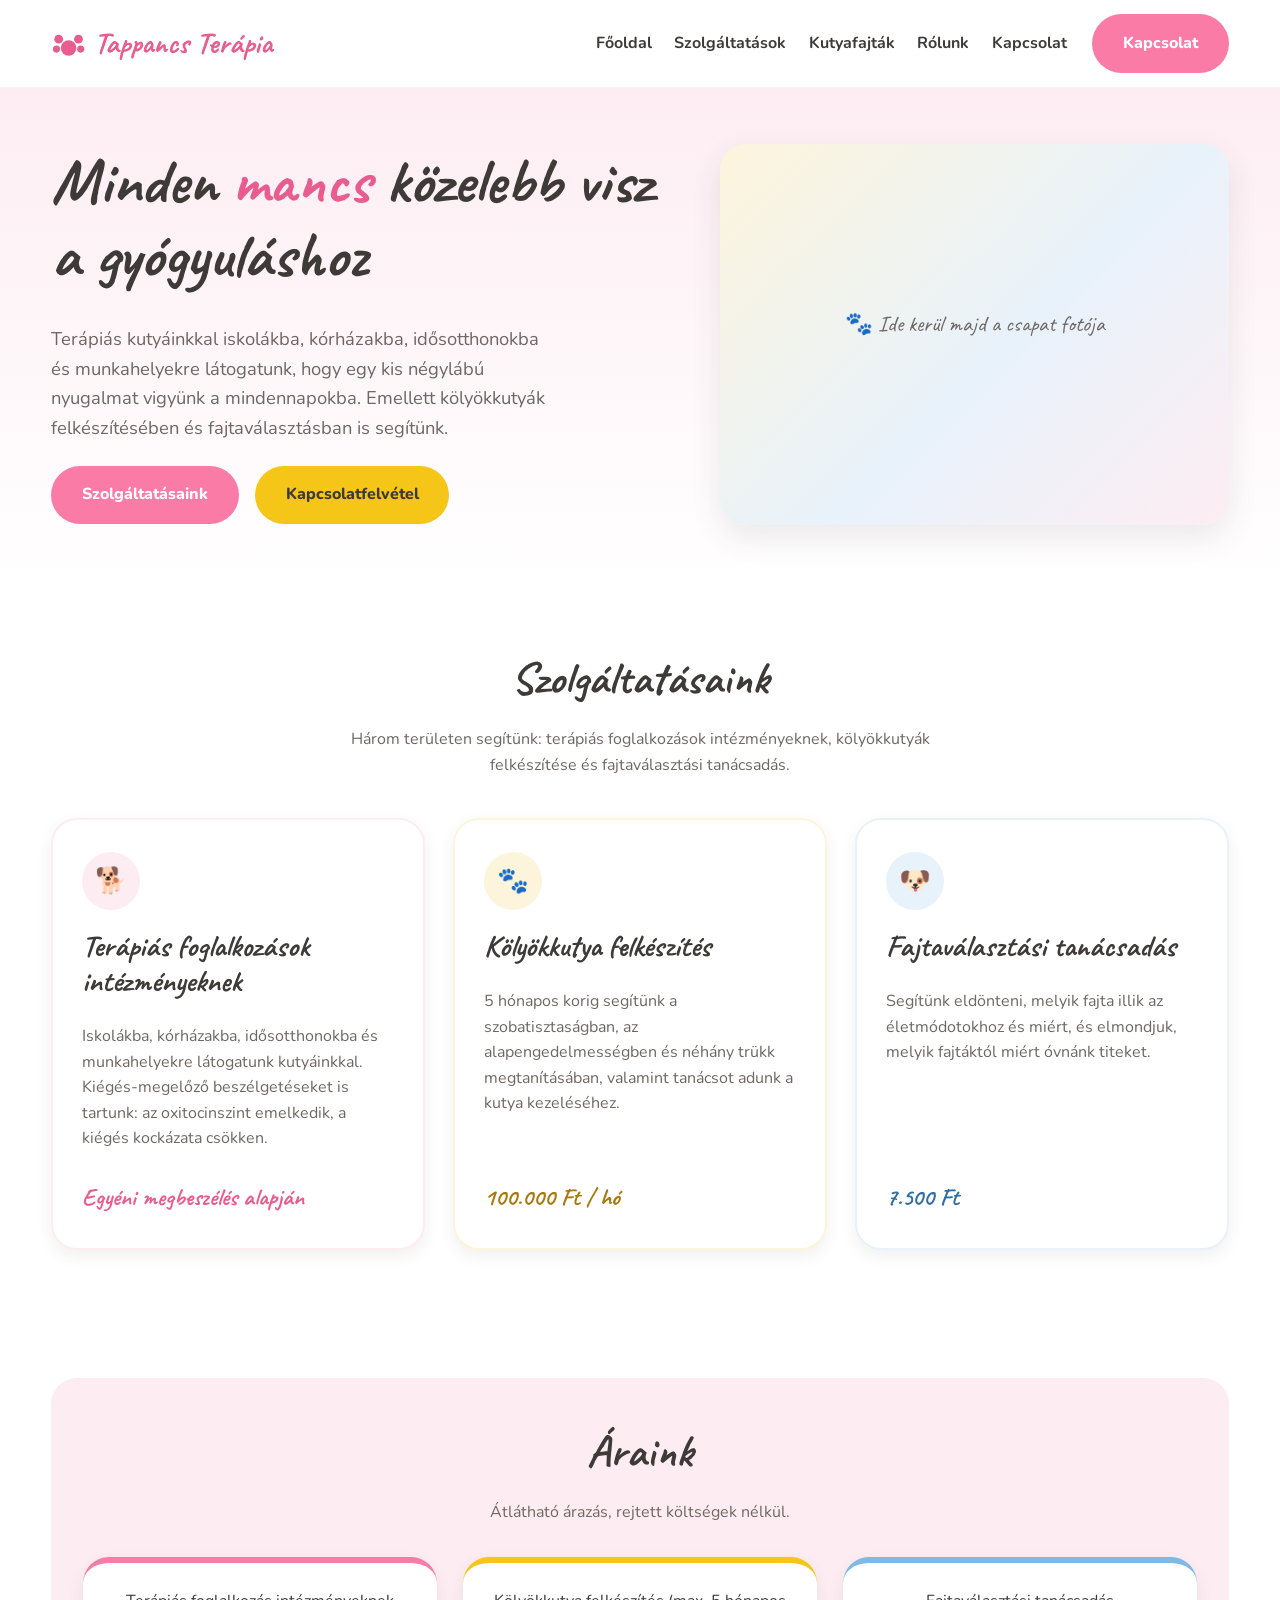
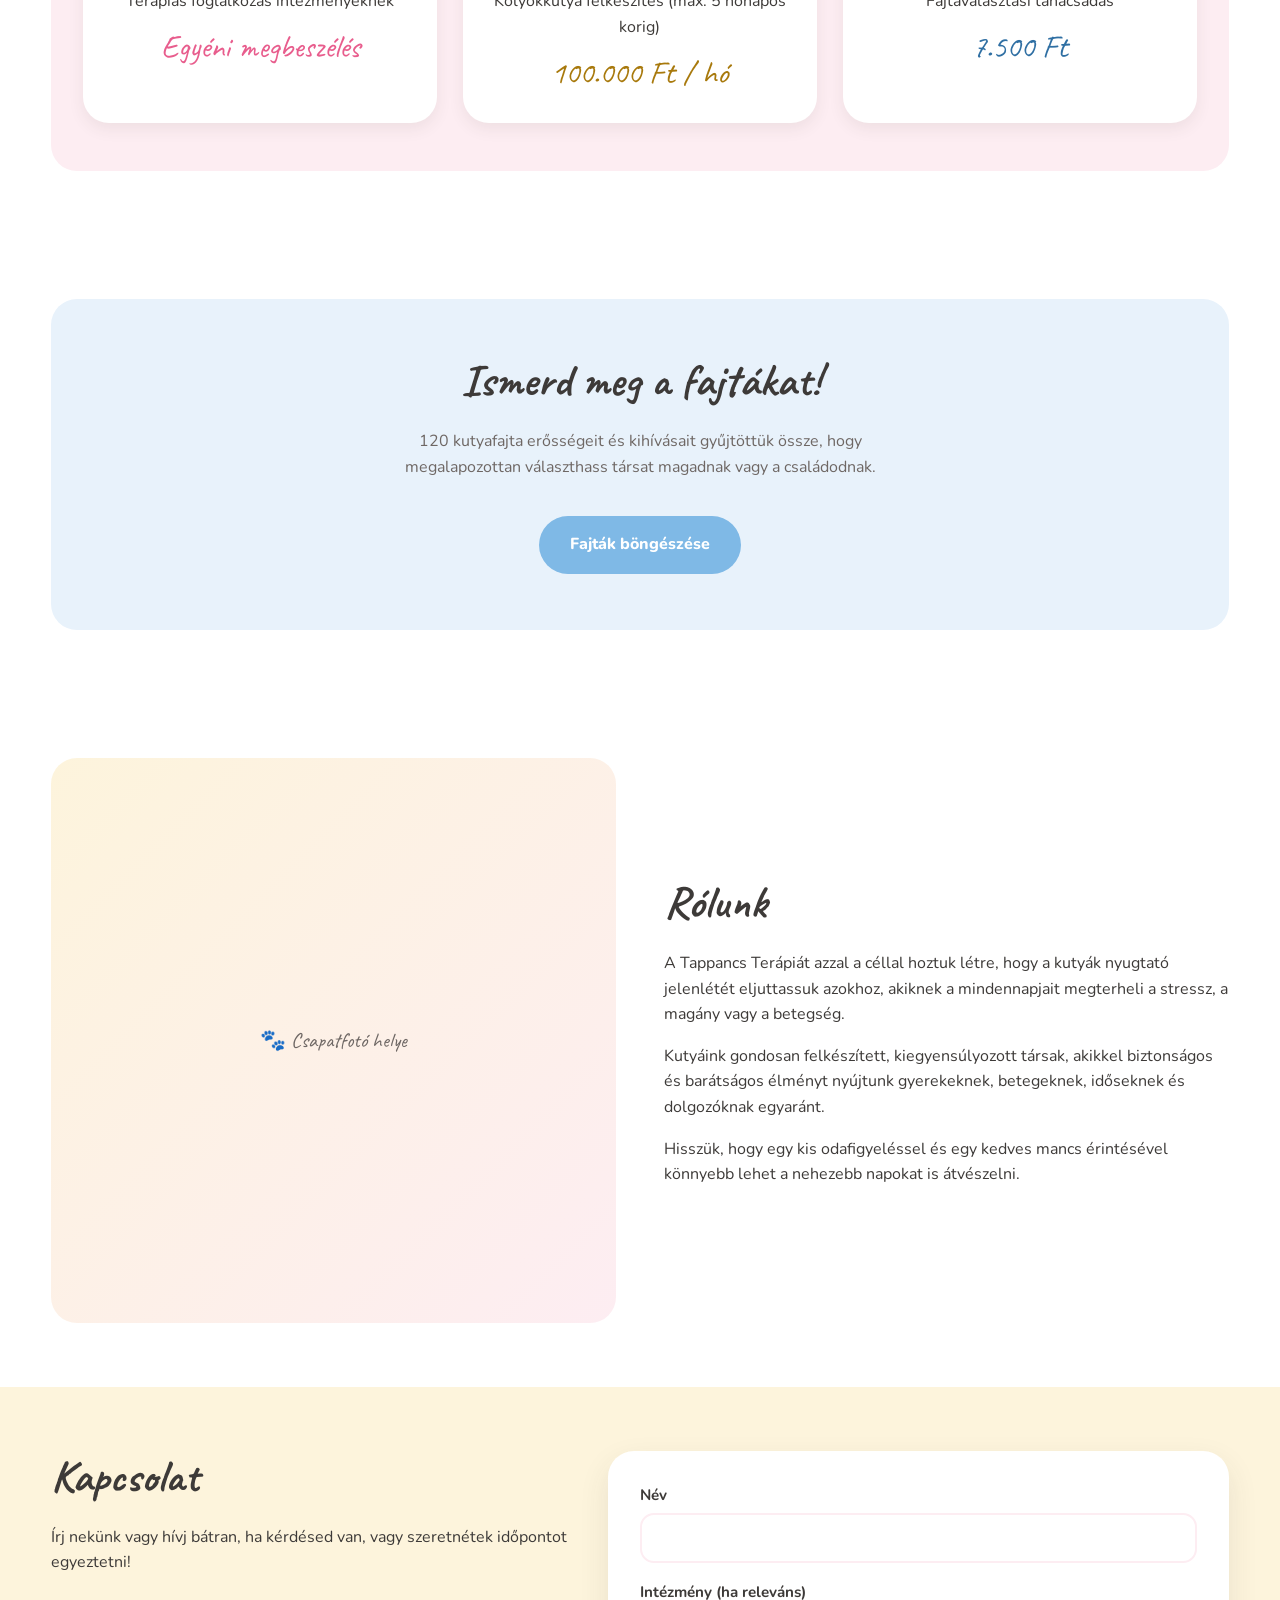
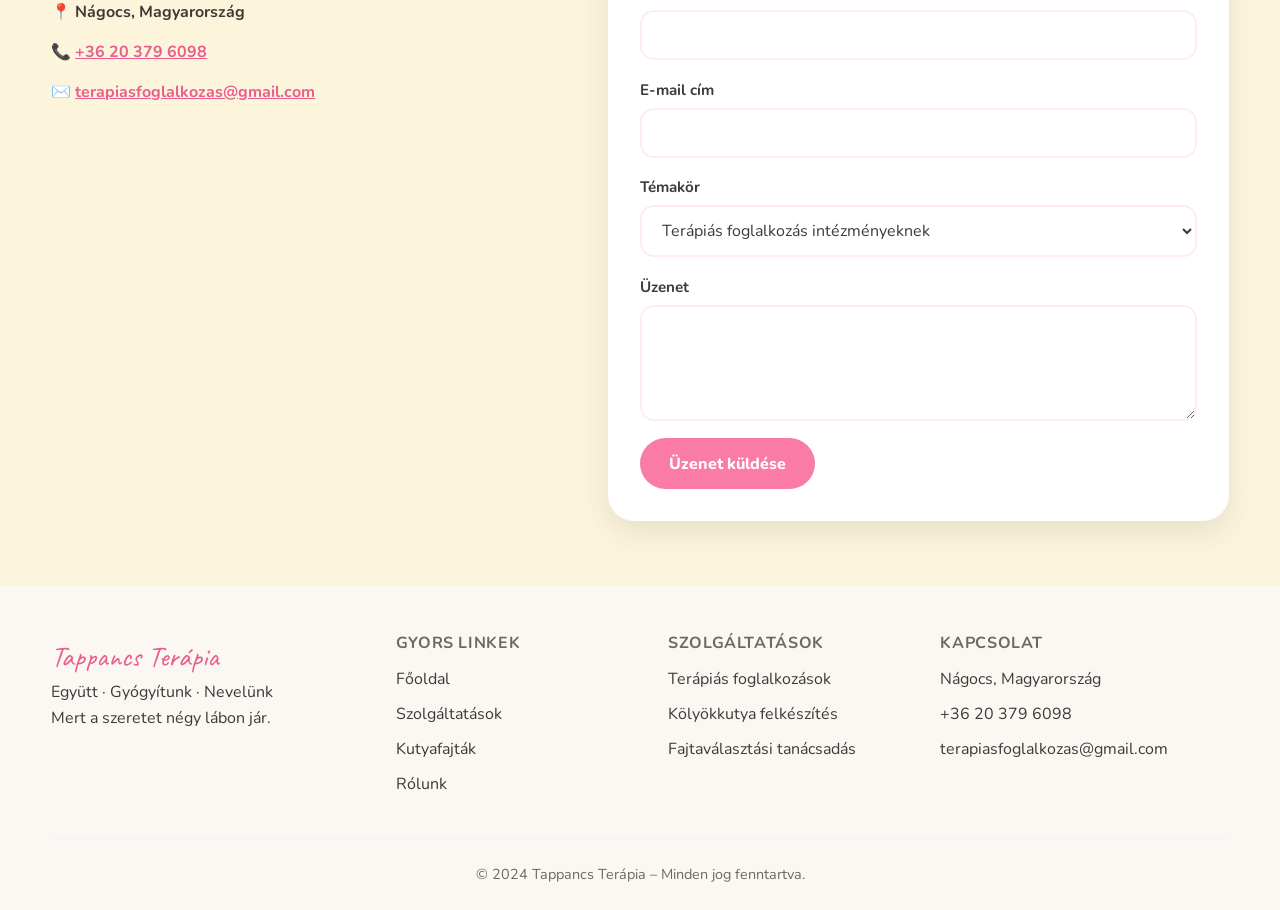
==== index.html @ 51a29dc6 "Add site scaffold: index, breed page, styles, scripts, first 20 breeds" ====
<!DOCTYPE html>
<html lang="hu">
<head>
<meta charset="UTF-8">
<meta name="viewport" content="width=device-width, initial-scale=1.0">
<title>Tappancs Terápia – Terápiás kutyás foglalkozások Nágocson</title>
<meta name="description" content="Tappancs Terápia: terápiás kutyás foglalkozások intézményeknek, kölyökkutya felkészítés és fajtaválasztási tanácsadás Nágocson.">
<link rel="preconnect" href="https://fonts.googleapis.com">
<link rel="preconnect" href="https://fonts.gstatic.com" crossorigin>
<link href="https://fonts.googleapis.com/css2?family=Caveat:wght@600;700&family=Nunito:wght@400;600;700;800&display=swap" rel="stylesheet">
<link rel="stylesheet" href="css/stilus.css">
</head>
<body>

<header class="fejlec">
  <div class="tartalom">
    <a href="index.html#fooldal" class="logo">
      <svg class="logo-mancs" viewBox="0 0 64 64" fill="currentColor" aria-hidden="true">
        <circle cx="32" cy="40" r="14"></circle>
        <circle cx="14" cy="24" r="8"></circle>
        <circle cx="50" cy="24" r="8"></circle>
        <circle cx="10" cy="42" r="6.5"></circle>
        <circle cx="54" cy="42" r="6.5"></circle>
      </svg>
      Tappancs Terápia
    </a>
    <button class="menu-kapcsolo" id="menu-gomb" aria-expanded="false" aria-controls="navigacio">☰ Menü</button>
    <nav class="navigacio" id="navigacio">
      <ul>
        <li><a href="#fooldal">Főoldal</a></li>
        <li><a href="#szolgaltatasok">Szolgáltatások</a></li>
        <li><a href="fajtak.html">Kutyafajták</a></li>
        <li><a href="#rolunk">Rólunk</a></li>
        <li><a href="#kapcsolat">Kapcsolat</a></li>
      </ul>
      <a href="#kapcsolat" class="gomb gomb--rozsaszin">Kapcsolat</a>
    </nav>
  </div>
</header>

<main>

  <section class="hero" id="fooldal">
    <div class="tartalom">
      <div class="hero-szoveg">
        <h1>Minden <span class="kiemeles">mancs</span> közelebb visz a <span class="kiemeles-sarga">gyógyuláshoz</span></h1>
        <p>Terápiás kutyáinkkal iskolákba, kórházakba, idősotthonokba és munkahelyekre látogatunk, hogy egy kis négylábú nyugalmat vigyünk a mindennapokba. Emellett kölyökkutyák felkészítésében és fajtaválasztásban is segítünk.</p>
        <div class="hero-gombok">
          <a href="#szolgaltatasok" class="gomb gomb--rozsaszin">Szolgáltatásaink</a>
          <a href="#kapcsolat" class="gomb gomb--sarga">Kapcsolatfelvétel</a>
        </div>
      </div>
      <div class="hero-kep">
        <img src="assets/kep/hero-kutyak.jpg" alt="Mosolygós terápiás kutyák a Tappancs Terápia csapatával" onerror="this.remove()">
        <p class="hero-kep-placeholder">🐾 Ide kerül majd a csapat fotója</p>
      </div>
    </div>
  </section>

  <section class="szakasz" id="szolgaltatasok">
    <div class="tartalom">
      <div class="szakasz-fejlec">
        <h2>Szolgáltatásaink</h2>
        <p>Három területen segítünk: terápiás foglalkozások intézményeknek, kölyökkutyák felkészítése és fajtaválasztási tanácsadás.</p>
      </div>
      <div class="szolgaltatasok-racs">

        <article class="kartya kartya--rozsaszin">
          <div class="kartya-ikon">🐕</div>
          <h3>Terápiás foglalkozások intézményeknek</h3>
          <p>Iskolákba, kórházakba, idősotthonokba és munkahelyekre látogatunk kutyáinkkal. Kiégés-megelőző beszélgetéseket is tartunk: az oxitocinszint emelkedik, a kiégés kockázata csökken.</p>
          <span class="kartya-ar">Egyéni megbeszélés alapján</span>
        </article>

        <article class="kartya kartya--sarga">
          <div class="kartya-ikon">🐾</div>
          <h3>Kölyökkutya felkészítés</h3>
          <p>5 hónapos korig segítünk a szobatisztaságban, az alapengedelmességben és néhány trükk megtanításában, valamint tanácsot adunk a kutya kezeléséhez.</p>
          <span class="kartya-ar">100.000 Ft / hó</span>
        </article>

        <article class="kartya kartya--kek">
          <div class="kartya-ikon">🐶</div>
          <h3>Fajtaválasztási tanácsadás</h3>
          <p>Segítünk eldönteni, melyik fajta illik az életmódotokhoz és miért, és elmondjuk, melyik fajtáktól miért óvnánk titeket.</p>
          <span class="kartya-ar">7.500 Ft</span>
        </article>

      </div>
    </div>
  </section>

  <section class="szakasz">
    <div class="tartalom">
      <div class="arak-sav">
        <div class="szakasz-fejlec" style="margin-bottom:0;">
          <h2>Áraink</h2>
          <p>Átlátható árazás, rejtett költségek nélkül.</p>
        </div>
        <div class="arak-racs">
          <div class="ar-tetel">
            <span>Terápiás foglalkozás intézményeknek</span>
            <span class="ar-osszeg">Egyéni megbeszélés</span>
          </div>
          <div class="ar-tetel ar-tetel--sarga">
            <span>Kölyökkutya felkészítés (max. 5 hónapos korig)</span>
            <span class="ar-osszeg">100.000 Ft / hó</span>
          </div>
          <div class="ar-tetel ar-tetel--kek">
            <span>Fajtaválasztási tanácsadás</span>
            <span class="ar-osszeg">7.500 Ft</span>
          </div>
        </div>
      </div>
    </div>
  </section>

  <section class="szakasz">
    <div class="tartalom">
      <div class="fajtak-sav">
        <h2>Ismerd meg a fajtákat!</h2>
        <p>120 kutyafajta erősségeit és kihívásait gyűjtöttük össze, hogy megalapozottan választhass társat magadnak vagy a családodnak.</p>
        <a href="fajtak.html" class="gomb gomb--kek" style="margin-top:1.2rem;">Fajták böngészése</a>
      </div>
    </div>
  </section>

  <section class="szakasz rolunk" id="rolunk">
    <div class="tartalom">
      <div class="rolunk-kep" aria-hidden="true">🐾 Csapatfotó helye</div>
      <div class="rolunk-szoveg">
        <h2>Rólunk</h2>
        <p>A Tappancs Terápiát azzal a céllal hoztuk létre, hogy a kutyák nyugtató jelenlétét eljuttassuk azokhoz, akiknek a mindennapjait megterheli a stressz, a magány vagy a betegség.</p>
        <p>Kutyáink gondosan felkészített, kiegyensúlyozott társak, akikkel biztonságos és barátságos élményt nyújtunk gyerekeknek, betegeknek, időseknek és dolgozóknak egyaránt.</p>
        <p>Hisszük, hogy egy kis odafigyeléssel és egy kedves mancs érintésével könnyebb lehet a nehezebb napokat is átvészelni.</p>
      </div>
    </div>
  </section>

  <section class="szakasz kapcsolat" id="kapcsolat">
    <div class="tartalom">
      <div class="kapcsolat-lyout">
        <div class="kapcsolat-info">
          <h2>Kapcsolat</h2>
          <p>Írj nekünk vagy hívj bátran, ha kérdésed van, vagy szeretnétek időpontot egyeztetni!</p>
          <ul class="kapcsolat-info-lista">
            <li>📍 Nágocs, Magyarország</li>
            <li>📞 <a href="tel:+36203796098">+36 20 379 6098</a></li>
            <li>✉️ <a href="mailto:terapiasfoglalkozas@gmail.com">terapiasfoglalkozas@gmail.com</a></li>
          </ul>
        </div>
        <form class="urlap" id="kapcsolat-urlap">
          <div class="mezo">
            <label for="nev">Név</label>
            <input type="text" id="nev" name="nev" required>
          </div>
          <div class="mezo">
            <label for="intezmeny">Intézmény (ha releváns)</label>
            <input type="text" id="intezmeny" name="intezmeny">
          </div>
          <div class="mezo">
            <label for="email">E-mail cím</label>
            <input type="email" id="email" name="email" required>
          </div>
          <div class="mezo">
            <label for="temakor">Témakör</label>
            <select id="temakor" name="temakor">
              <option value="Terápiás foglalkozás intézményeknek">Terápiás foglalkozás intézményeknek</option>
              <option value="Kölyökkutya felkészítés">Kölyökkutya felkészítés</option>
              <option value="Fajtaválasztási tanácsadás">Fajtaválasztási tanácsadás</option>
              <option value="Egyéb kérdés">Egyéb kérdés</option>
            </select>
          </div>
          <div class="mezo">
            <label for="uzenet">Üzenet</label>
            <textarea id="uzenet" name="uzenet" rows="4" required></textarea>
          </div>
          <button type="submit" class="gomb gomb--rozsaszin">Üzenet küldése</button>
        </form>
      </div>
    </div>
  </section>

</main>

<footer class="lablec">
  <div class="tartalom">
    <div class="lablec-racs">
      <div>
        <div class="lablec-logo">Tappancs Terápia</div>
        <p>Együtt · Gyógyítunk · Nevelünk<br>Mert a szeretet négy lábon jár.</p>
      </div>
      <div>
        <h4>Gyors linkek</h4>
        <ul>
          <li><a href="#fooldal">Főoldal</a></li>
          <li><a href="#szolgaltatasok">Szolgáltatások</a></li>
          <li><a href="fajtak.html">Kutyafajták</a></li>
          <li><a href="#rolunk">Rólunk</a></li>
        </ul>
      </div>
      <div>
        <h4>Szolgáltatások</h4>
        <ul>
          <li><a href="#szolgaltatasok">Terápiás foglalkozások</a></li>
          <li><a href="#szolgaltatasok">Kölyökkutya felkészítés</a></li>
          <li><a href="#szolgaltatasok">Fajtaválasztási tanácsadás</a></li>
        </ul>
      </div>
      <div>
        <h4>Kapcsolat</h4>
        <ul>
          <li>Nágocs, Magyarország</li>
          <li><a href="tel:+36203796098">+36 20 379 6098</a></li>
          <li><a href="mailto:terapiasfoglalkozas@gmail.com">terapiasfoglalkozas@gmail.com</a></li>
        </ul>
      </div>
    </div>
    <div class="lablec-also">© 2024 Tappancs Terápia – Minden jog fenntartva.</div>
  </div>
</footer>

<script src="js/szkript.js"></script>
</body>
</html>
---- css/stilus.css ----
/* Tappancs Terápia — közös stíluslap */

:root {
  --rozsaszin: #F97BA6;
  --rozsaszin-sotet: #E85D8D;
  --rozsaszin-halvany: #FDEDF2;
  --sarga: #F5C518;
  --sarga-halvany: #FDF4DC;
  --kek: #7FB9E6;
  --kek-halvany: #E8F2FB;
  --szoveg: #3D3A38;
  --szoveg-halvany: #6E6764;
  --feher: #FFFFFF;

  --sugar-kartya: 26px;
  --sugar-gomb: 99px;

  --betu-cim: "Caveat", cursive;
  --betu-szoveg: "Nunito", sans-serif;

  --arnyek: 0 12px 30px rgba(61, 58, 56, 0.10);
  --arnyek-kicsi: 0 6px 16px rgba(61, 58, 56, 0.08);
}

*,
*::before,
*::after {
  box-sizing: border-box;
}

html {
  scroll-behavior: smooth;
}

@media (prefers-reduced-motion: reduce) {
  html {
    scroll-behavior: auto;
  }
  *,
  *::before,
  *::after {
    animation-duration: 0.001ms !important;
    animation-iteration-count: 1 !important;
    transition-duration: 0.001ms !important;
    scroll-behavior: auto !important;
  }
}

body {
  margin: 0;
  min-width: 360px;
  font-family: var(--betu-szoveg);
  color: var(--szoveg);
  background: var(--feher);
  line-height: 1.6;
}

h1, h2, h3, h4 {
  font-family: var(--betu-cim);
  color: var(--szoveg);
  line-height: 1.15;
  margin: 0 0 0.5em;
}

h1 { font-size: clamp(2.4rem, 6vw, 4rem); }
h2 { font-size: clamp(1.9rem, 4.5vw, 2.8rem); }
h3 { font-size: clamp(1.5rem, 3.5vw, 1.9rem); }

p {
  margin: 0 0 1em;
  color: var(--szoveg);
}

a {
  color: var(--rozsaszin-sotet);
}

img {
  max-width: 100%;
  display: block;
}

.tartalom {
  width: min(1180px, 92%);
  margin-inline: auto;
}

:focus-visible {
  outline: 3px solid var(--kek);
  outline-offset: 3px;
  border-radius: 6px;
}

.kiemeles {
  color: var(--rozsaszin-sotet);
}

.kiemeles-sarga {
  position: relative;
  color: var(--szoveg);
  white-space: nowrap;
}

.kiemeles-sarga::after {
  content: "";
  position: absolute;
  left: -2%;
  right: -2%;
  bottom: 0.05em;
  height: 0.38em;
  background: var(--sarga);
  border-radius: 6px;
  z-index: -1;
  opacity: 0.75;
}

/* Gombok */
.gomb {
  display: inline-flex;
  align-items: center;
  justify-content: center;
  gap: 0.5em;
  font-family: var(--betu-szoveg);
  font-weight: 800;
  font-size: 1rem;
  padding: 0.9em 1.8em;
  border-radius: var(--sugar-gomb);
  border: 2px solid transparent;
  cursor: pointer;
  text-decoration: none;
  transition: transform 0.15s ease, box-shadow 0.15s ease, background 0.15s ease;
}

.gomb:hover {
  transform: translateY(-2px);
  box-shadow: var(--arnyek-kicsi);
}

.gomb--rozsaszin {
  background: var(--rozsaszin);
  color: var(--feher);
}

.gomb--rozsaszin:hover {
  background: var(--rozsaszin-sotet);
}

.gomb--sarga {
  background: var(--sarga);
  color: var(--szoveg);
}

.gomb--sarga:hover {
  background: #e0b514;
}

.gomb--kek {
  background: var(--kek);
  color: var(--feher);
}

.gomb--korvonalas {
  background: transparent;
  border-color: currentColor;
}

/* Fejléc */
.fejlec {
  position: sticky;
  top: 0;
  z-index: 50;
  background: rgba(255, 255, 255, 0.92);
  backdrop-filter: blur(6px);
  border-bottom: 1px solid var(--rozsaszin-halvany);
}

.fejlec .tartalom {
  display: flex;
  align-items: center;
  justify-content: space-between;
  gap: 1rem;
  padding-block: 0.9rem;
}

.logo {
  display: flex;
  align-items: center;
  gap: 0.5rem;
  font-family: var(--betu-cim);
  font-size: 1.9rem;
  font-weight: 700;
  color: var(--rozsaszin-sotet);
  text-decoration: none;
}

.logo-mancs {
  width: 2.2rem;
  height: 2.2rem;
  flex-shrink: 0;
}

.navigacio {
  display: flex;
  align-items: center;
  gap: 1.6rem;
  flex-wrap: wrap;
}

.navigacio ul {
  list-style: none;
  display: flex;
  gap: 1.4rem;
  margin: 0;
  padding: 0;
  flex-wrap: wrap;
}

.navigacio a:not(.gomb) {
  color: var(--szoveg);
  text-decoration: none;
  font-weight: 700;
}

.navigacio a:not(.gomb):hover {
  color: var(--rozsaszin-sotet);
}

.menu-kapcsolo {
  display: none;
  background: none;
  border: 2px solid var(--rozsaszin);
  border-radius: 12px;
  padding: 0.4rem 0.6rem;
  font-size: 1.3rem;
  cursor: pointer;
}

/* Hero */
.hero {
  background: linear-gradient(180deg, var(--rozsaszin-halvany) 0%, var(--feher) 100%);
  padding-block: 3.5rem 4rem;
  overflow: hidden;
}

.hero .tartalom {
  display: grid;
  grid-template-columns: 1.1fr 0.9fr;
  gap: 3rem;
  align-items: center;
}

.hero-szoveg p {
  font-size: 1.15rem;
  color: var(--szoveg-halvany);
  max-width: 46ch;
}

.hero-gombok {
  display: flex;
  gap: 1rem;
  flex-wrap: wrap;
  margin-top: 1.5rem;
}

.hero-kep {
  position: relative;
  aspect-ratio: 4 / 3;
  border-radius: var(--sugar-kartya);
  background: linear-gradient(135deg, var(--sarga-halvany), var(--kek-halvany) 55%, var(--rozsaszin-halvany));
  box-shadow: var(--arnyek);
  overflow: hidden;
  display: flex;
  align-items: center;
  justify-content: center;
}

.hero-kep img {
  width: 100%;
  height: 100%;
  object-fit: cover;
}

.hero-kep-placeholder {
  text-align: center;
  color: var(--szoveg-halvany);
  font-family: var(--betu-cim);
  font-size: 1.4rem;
  padding: 2rem;
}

/* Szakaszok */
.szakasz {
  padding-block: 4rem;
}

.szakasz-fejlec {
  text-align: center;
  max-width: 60ch;
  margin-inline: auto;
  margin-bottom: 2.5rem;
}

.szakasz-fejlec p {
  color: var(--szoveg-halvany);
}

/* Szolgáltatás kártyák */
.szolgaltatasok-racs {
  display: grid;
  grid-template-columns: repeat(3, 1fr);
  gap: 1.8rem;
}

.kartya {
  background: var(--feher);
  border-radius: var(--sugar-kartya);
  padding: 2rem 1.8rem;
  box-shadow: var(--arnyek-kicsi);
  border: 2px solid transparent;
  display: flex;
  flex-direction: column;
  gap: 0.6rem;
}

.kartya-ikon {
  width: 3.6rem;
  height: 3.6rem;
  border-radius: 50%;
  display: flex;
  align-items: center;
  justify-content: center;
  font-size: 1.6rem;
  margin-bottom: 0.6rem;
}

.kartya p {
  color: var(--szoveg-halvany);
  flex-grow: 1;
}

.kartya-ar {
  font-family: var(--betu-cim);
  font-size: 1.5rem;
  font-weight: 700;
}

.kartya--rozsaszin { border-color: var(--rozsaszin-halvany); }
.kartya--rozsaszin .kartya-ikon { background: var(--rozsaszin-halvany); color: var(--rozsaszin-sotet); }
.kartya--rozsaszin .kartya-ar { color: var(--rozsaszin-sotet); }

.kartya--sarga { border-color: var(--sarga-halvany); }
.kartya--sarga .kartya-ikon { background: var(--sarga-halvany); color: #a8790c; }
.kartya--sarga .kartya-ar { color: #a8790c; }

.kartya--kek { border-color: var(--kek-halvany); }
.kartya--kek .kartya-ikon { background: var(--kek-halvany); color: #2f6fa3; }
.kartya--kek .kartya-ar { color: #2f6fa3; }

/* Árak sáv */
.arak-sav {
  background: var(--rozsaszin-halvany);
  border-radius: var(--sugar-kartya);
  padding: 3rem 2rem;
}

.arak-racs {
  display: grid;
  grid-template-columns: repeat(3, 1fr);
  gap: 1.6rem;
  margin-top: 2rem;
}

.ar-tetel {
  background: var(--feher);
  border-radius: var(--sugar-kartya);
  padding: 1.6rem;
  text-align: center;
  box-shadow: var(--arnyek-kicsi);
  border-top: 6px solid var(--rozsaszin);
}

.ar-tetel--sarga { border-top-color: var(--sarga); }
.ar-tetel--kek { border-top-color: var(--kek); }

.ar-tetel .ar-osszeg {
  font-family: var(--betu-cim);
  font-size: 2rem;
  color: var(--rozsaszin-sotet);
  display: block;
  margin-top: 0.4rem;
}

.ar-tetel--sarga .ar-osszeg { color: #a8790c; }
.ar-tetel--kek .ar-osszeg { color: #2f6fa3; }

/* Fajták sáv (CTA) */
.fajtak-sav {
  background: var(--kek-halvany);
  border-radius: var(--sugar-kartya);
  padding: 3.5rem 2rem;
  text-align: center;
}

.fajtak-sav p {
  color: var(--szoveg-halvany);
  max-width: 55ch;
  margin-inline: auto;
}

/* Rólunk */
.rolunk .tartalom {
  display: grid;
  grid-template-columns: 1fr 1fr;
  gap: 3rem;
  align-items: center;
}

.rolunk-kep {
  aspect-ratio: 1;
  border-radius: var(--sugar-kartya);
  background: linear-gradient(135deg, var(--sarga-halvany), var(--rozsaszin-halvany));
  display: flex;
  align-items: center;
  justify-content: center;
  color: var(--szoveg-halvany);
  font-family: var(--betu-cim);
  font-size: 1.3rem;
}

/* Kapcsolat */
.kapcsolat {
  background: var(--sarga-halvany);
}

.kapcsolat-lyout {
  display: grid;
  grid-template-columns: 1fr 1.2fr;
  gap: 2.5rem;
}

.kapcsolat-info-lista {
  list-style: none;
  padding: 0;
  margin: 1.5rem 0 0;
  display: flex;
  flex-direction: column;
  gap: 0.9rem;
  font-weight: 700;
}

.urlap {
  background: var(--feher);
  border-radius: var(--sugar-kartya);
  padding: 2rem;
  box-shadow: var(--arnyek);
  display: grid;
  gap: 1.1rem;
}

.mezo {
  display: grid;
  gap: 0.35rem;
}

.mezo label {
  font-weight: 700;
  font-size: 0.95rem;
}

.mezo input,
.mezo select,
.mezo textarea {
  font-family: var(--betu-szoveg);
  font-size: 1rem;
  padding: 0.75em 1em;
  border-radius: 14px;
  border: 2px solid var(--rozsaszin-halvany);
  background: var(--feher);
  color: var(--szoveg);
}

.mezo input:focus,
.mezo select:focus,
.mezo textarea:focus {
  border-color: var(--rozsaszin);
}

.urlap .gomb {
  justify-self: start;
  border: none;
}

/* Lábléc */
.lablec {
  background: #FBF7F2;
  border-top: 1px solid var(--rozsaszin-halvany);
  padding-block: 3rem 1.5rem;
}

.lablec-racs {
  display: grid;
  grid-template-columns: 1.3fr 1fr 1fr 1.2fr;
  gap: 2rem;
}

.lablec h4 {
  font-family: var(--betu-szoveg);
  font-size: 1rem;
  text-transform: uppercase;
  letter-spacing: 0.04em;
  color: var(--szoveg-halvany);
  margin-bottom: 0.9rem;
}

.lablec-logo {
  font-family: var(--betu-cim);
  font-size: 1.8rem;
  color: var(--rozsaszin-sotet);
}

.lablec ul {
  list-style: none;
  padding: 0;
  margin: 0;
  display: flex;
  flex-direction: column;
  gap: 0.6rem;
}

.lablec a {
  color: var(--szoveg);
  text-decoration: none;
}

.lablec a:hover {
  color: var(--rozsaszin-sotet);
}

.lablec-also {
  text-align: center;
  margin-top: 2.5rem;
  padding-top: 1.5rem;
  border-top: 1px solid var(--rozsaszin-halvany);
  color: var(--szoveg-halvany);
  font-size: 0.9rem;
}

/* Reszponzivitás */
@media (max-width: 900px) {
  .navigacio {
    position: fixed;
    inset: 72px 1rem auto 1rem;
    background: var(--feher);
    border-radius: var(--sugar-kartya);
    box-shadow: var(--arnyek);
    padding: 1.2rem;
    flex-direction: column;
    align-items: stretch;
    display: none;
  }

  .navigacio.nyitva {
    display: flex;
  }

  .navigacio ul {
    flex-direction: column;
    gap: 0.9rem;
  }

  .menu-kapcsolo {
    display: inline-flex;
  }

  .hero .tartalom,
  .rolunk .tartalom,
  .kapcsolat-lyout {
    grid-template-columns: 1fr;
  }

  .hero-kep {
    order: -1;
  }

  .szolgaltatasok-racs,
  .arak-racs {
    grid-template-columns: 1fr;
  }

  .lablec-racs {
    grid-template-columns: 1fr 1fr;
  }
}

@media (max-width: 520px) {
  .lablec-racs {
    grid-template-columns: 1fr;
  }

  .szakasz {
    padding-block: 2.75rem;
  }
}

/* Fajták oldal */
.fajtak-fejlec {
  background: linear-gradient(180deg, var(--kek-halvany) 0%, var(--feher) 100%);
  padding-block: 3rem 2rem;
  text-align: center;
}

.fajtak-fejlec p {
  color: var(--szoveg-halvany);
  max-width: 60ch;
  margin-inline: auto;
}

.szuro-sav {
  position: sticky;
  top: 68px;
  z-index: 30;
  background: var(--feher);
  border-bottom: 1px solid var(--rozsaszin-halvany);
  padding-block: 1rem;
}

.szuro-sav .tartalom {
  display: flex;
  flex-wrap: wrap;
  gap: 1rem;
  align-items: center;
  justify-content: space-between;
}

.kereso-mezo {
  flex: 1 1 260px;
  position: relative;
}

.kereso-mezo input {
  width: 100%;
  font-family: var(--betu-szoveg);
  font-size: 1rem;
  padding: 0.75em 1em;
  border-radius: var(--sugar-gomb);
  border: 2px solid var(--rozsaszin-halvany);
}

.kereso-mezo input:focus {
  border-color: var(--rozsaszin);
}

.meret-szuro {
  display: flex;
  gap: 0.5rem;
  flex-wrap: wrap;
}

.meret-gomb {
  font-family: var(--betu-szoveg);
  font-weight: 700;
  font-size: 0.9rem;
  padding: 0.55em 1.2em;
  border-radius: var(--sugar-gomb);
  border: 2px solid var(--kek-halvany);
  background: var(--feher);
  color: var(--szoveg);
  cursor: pointer;
}

.meret-gomb:hover {
  border-color: var(--kek);
}

.meret-gomb[aria-pressed="true"] {
  background: var(--kek);
  border-color: var(--kek);
  color: var(--feher);
}

.talalatok-szam {
  color: var(--szoveg-halvany);
  font-size: 0.95rem;
  margin: 1.5rem 0 0;
}

.fajta-racs {
  display: grid;
  grid-template-columns: repeat(auto-fill, minmax(300px, 1fr));
  gap: 1.4rem;
  margin-top: 1.2rem;
  padding-bottom: 4rem;
}

.fajta-kartya {
  background: var(--feher);
  border: 2px solid var(--rozsaszin-halvany);
  border-radius: var(--sugar-kartya);
  padding: 0;
  overflow: hidden;
}

.fajta-kartya[open] {
  border-color: var(--rozsaszin);
}

.fajta-kartya summary {
  list-style: none;
  cursor: pointer;
  padding: 1.2rem 1.4rem;
  display: flex;
  align-items: center;
  justify-content: space-between;
  gap: 0.8rem;
}

.fajta-kartya summary::-webkit-details-marker {
  display: none;
}

.fajta-nev {
  font-family: var(--betu-cim);
  font-size: 1.5rem;
  margin: 0;
}

.fajta-cimkek {
  display: flex;
  gap: 0.4rem;
  flex-wrap: wrap;
  margin-top: 0.3rem;
}

.cimke {
  font-size: 0.78rem;
  font-weight: 700;
  padding: 0.25em 0.8em;
  border-radius: var(--sugar-gomb);
  background: var(--kek-halvany);
  color: #2f6fa3;
}

.cimke--csoport {
  background: var(--sarga-halvany);
  color: #a8790c;
}

.fajta-nyil {
  flex-shrink: 0;
  width: 2rem;
  height: 2rem;
  border-radius: 50%;
  background: var(--rozsaszin-halvany);
  color: var(--rozsaszin-sotet);
  display: flex;
  align-items: center;
  justify-content: center;
  transition: transform 0.2s ease;
}

.fajta-kartya[open] .fajta-nyil {
  transform: rotate(180deg);
}

.fajta-reszletek {
  padding: 0 1.4rem 1.6rem;
  display: grid;
  grid-template-columns: 1fr 1fr;
  gap: 1.4rem;
}

.fajta-oszlop h4 {
  font-size: 0.95rem;
  margin-bottom: 0.6rem;
}

.fajta-oszlop--erossegek h4 { color: var(--rozsaszin-sotet); }
.fajta-oszlop--hatranyok h4 { color: #a8790c; }

.fajta-oszlop ul {
  margin: 0;
  padding-left: 1.2rem;
  display: flex;
  flex-direction: column;
  gap: 0.4rem;
  color: var(--szoveg-halvany);
  font-size: 0.95rem;
}

.nincs-talalat {
  text-align: center;
  padding: 3rem 1rem;
  color: var(--szoveg-halvany);
  font-size: 1.1rem;
  display: none;
}

.nincs-talalat.lathato {
  display: block;
}

@media (max-width: 560px) {
  .fajta-reszletek {
    grid-template-columns: 1fr;
  }

  .szuro-sav {
    top: 0;
  }
}
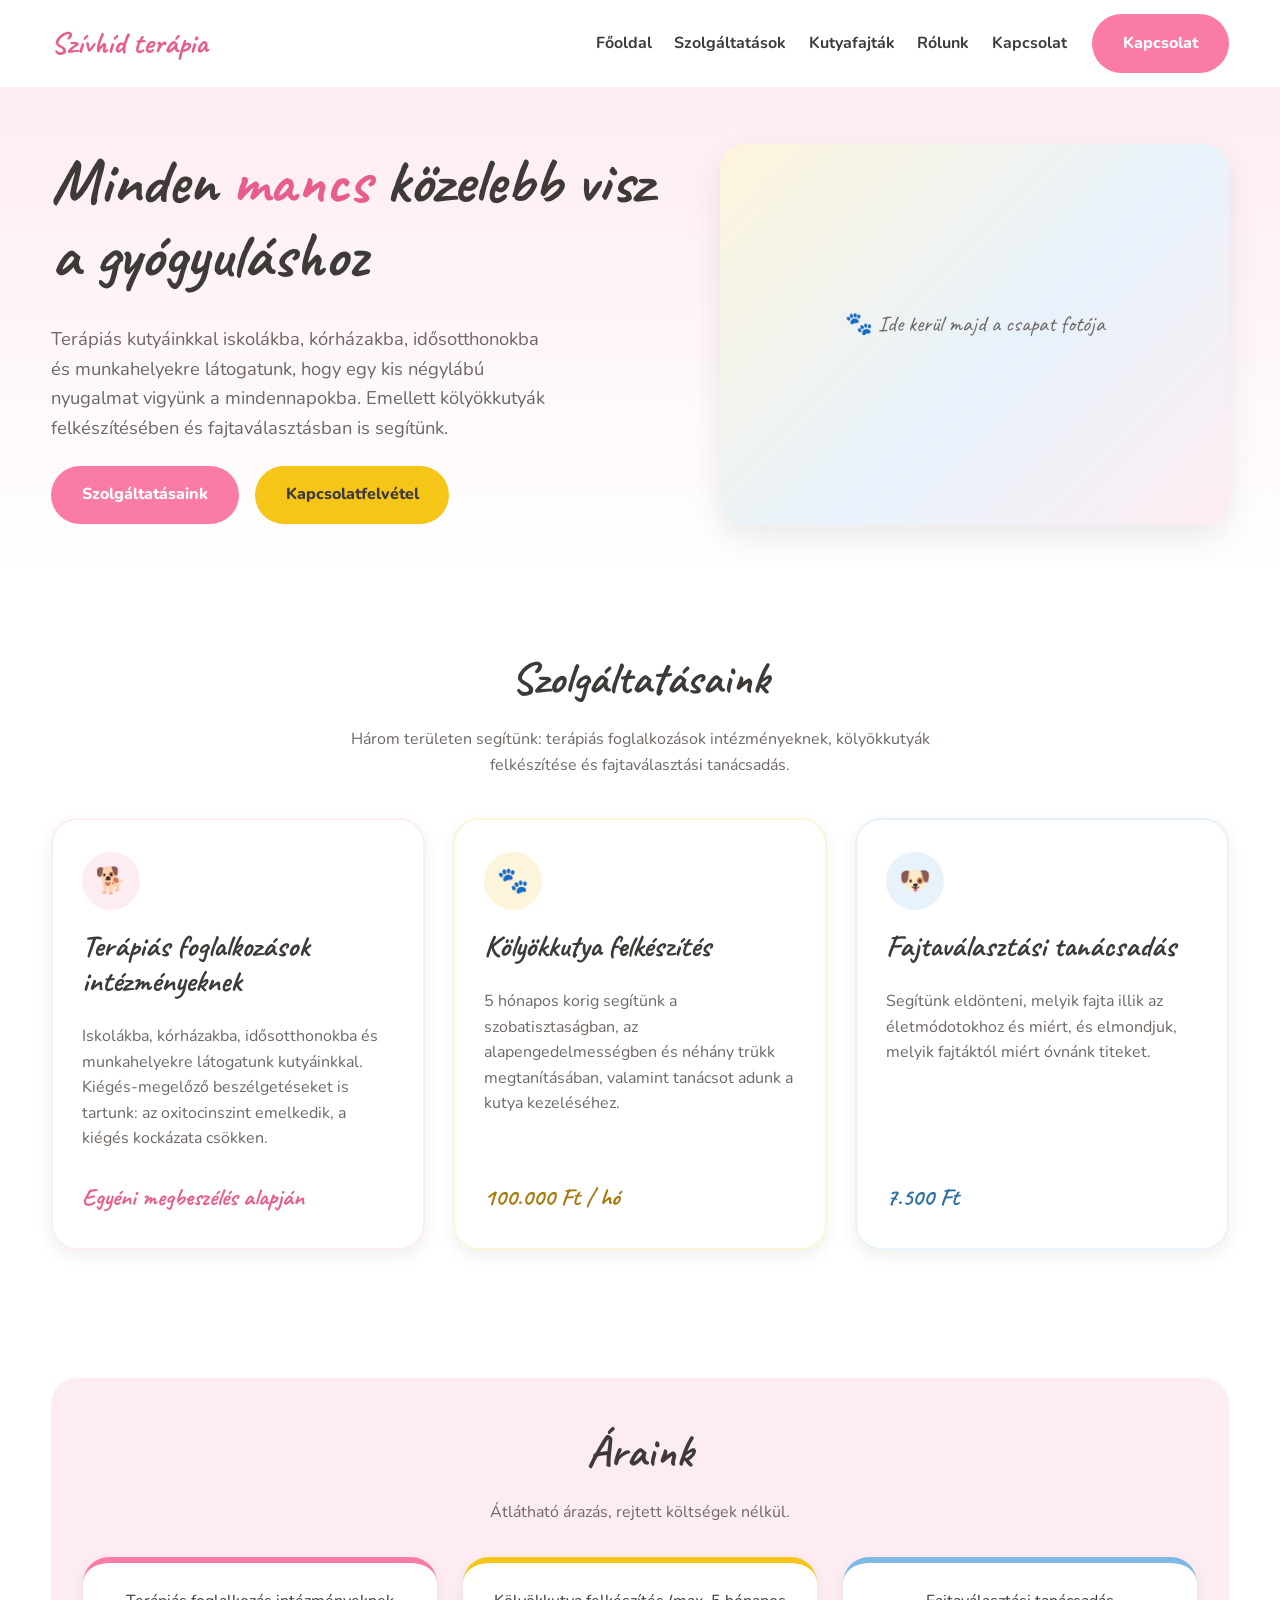
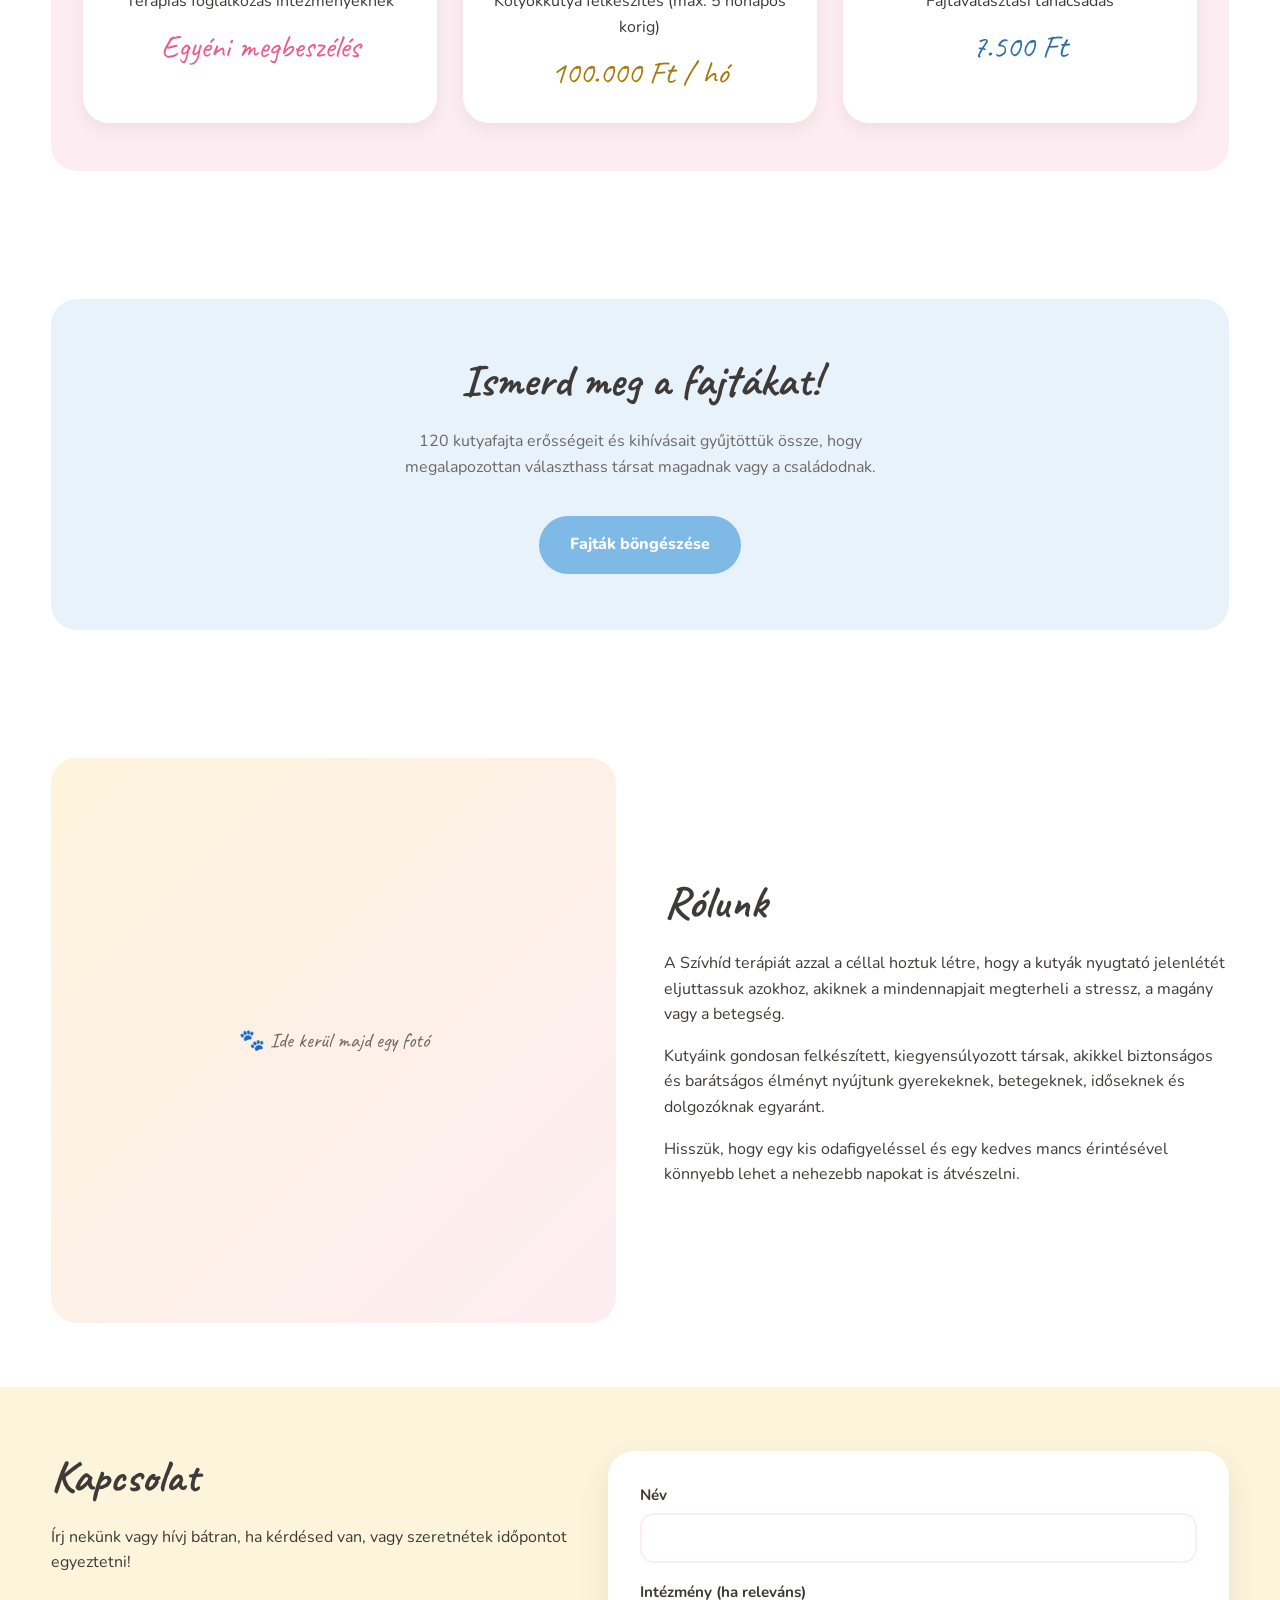
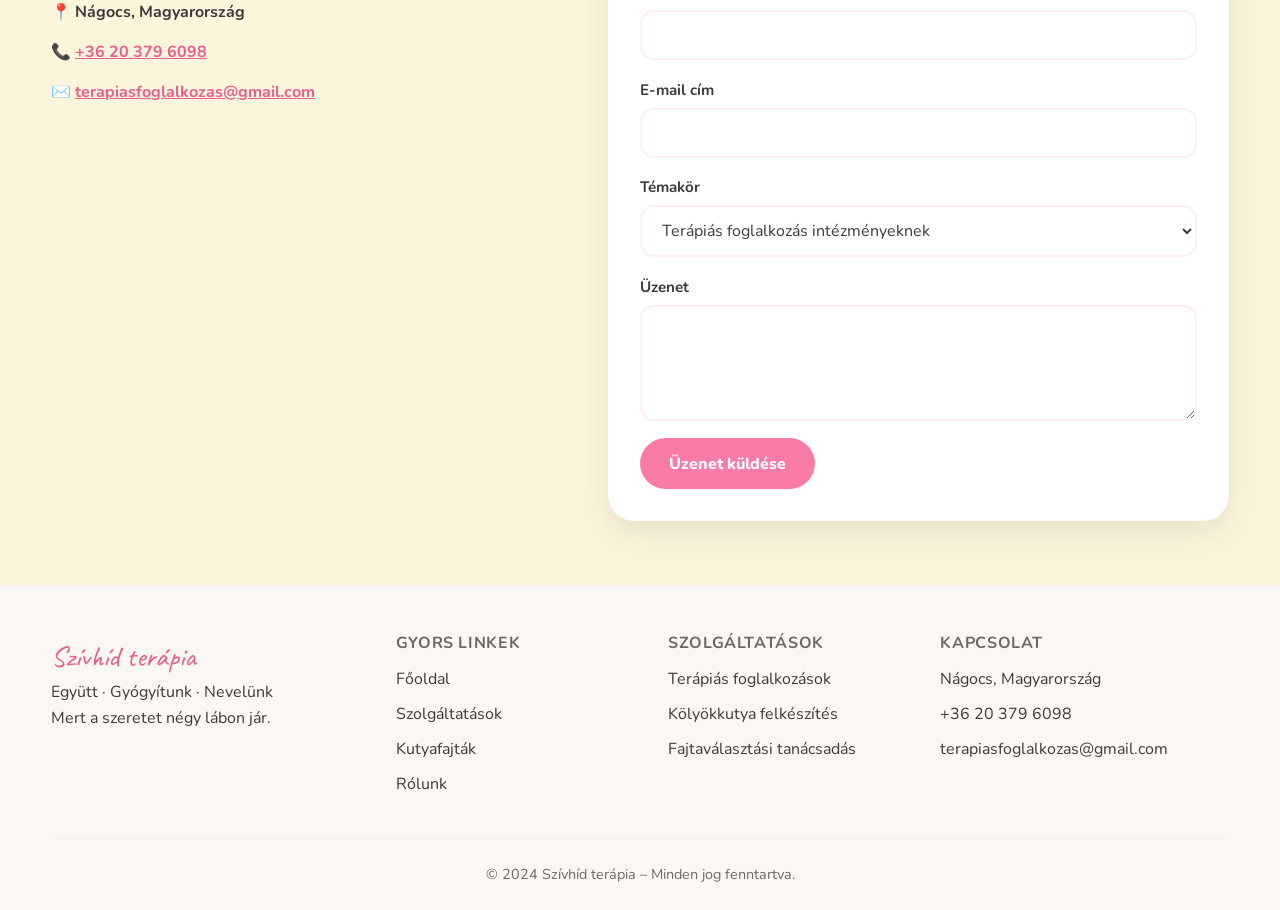
==== commit 603f963f: "Rebrand to Szívhíd terápia; wire up logo and photo image slots" ====
--- a/index.html
+++ b/index.html
@@ -3,8 +3,8 @@
 <head>
 <meta charset="UTF-8">
 <meta name="viewport" content="width=device-width, initial-scale=1.0">
-<title>Tappancs Terápia – Terápiás kutyás foglalkozások Nágocson</title>
-<meta name="description" content="Tappancs Terápia: terápiás kutyás foglalkozások intézményeknek, kölyökkutya felkészítés és fajtaválasztási tanácsadás Nágocson.">
+<title>Szívhíd terápia – Terápiás kutyás foglalkozások Nágocson</title>
+<meta name="description" content="Szívhíd terápia: terápiás kutyás foglalkozások intézményeknek, kölyökkutya felkészítés és fajtaválasztási tanácsadás Nágocson.">
 <link rel="preconnect" href="https://fonts.googleapis.com">
 <link rel="preconnect" href="https://fonts.gstatic.com" crossorigin>
 <link href="https://fonts.googleapis.com/css2?family=Caveat:wght@600;700&family=Nunito:wght@400;600;700;800&display=swap" rel="stylesheet">
@@ -15,14 +15,8 @@
 <header class="fejlec">
   <div class="tartalom">
     <a href="index.html#fooldal" class="logo">
-      <svg class="logo-mancs" viewBox="0 0 64 64" fill="currentColor" aria-hidden="true">
-        <circle cx="32" cy="40" r="14"></circle>
-        <circle cx="14" cy="24" r="8"></circle>
-        <circle cx="50" cy="24" r="8"></circle>
-        <circle cx="10" cy="42" r="6.5"></circle>
-        <circle cx="54" cy="42" r="6.5"></circle>
-      </svg>
-      Tappancs Terápia
+      <img class="logo-kep" src="assets/kep/logo.png" alt="Szívhíd" onerror="this.parentElement.classList.add('logo--kep-hianyzik'); this.remove()">
+      <span class="logo-nev">Szívhíd</span> terápia
     </a>
     <button class="menu-kapcsolo" id="menu-gomb" aria-expanded="false" aria-controls="navigacio">☰ Menü</button>
     <nav class="navigacio" id="navigacio">
@@ -51,7 +45,7 @@
         </div>
       </div>
       <div class="hero-kep">
-        <img src="assets/kep/hero-kutyak.jpg" alt="Mosolygós terápiás kutyák a Tappancs Terápia csapatával" onerror="this.remove()">
+        <img src="assets/kep/hero-kutyak.jpg" alt="Három vidám, mosolygós kutya, akik a terápiás foglalkozásokon segítenek" onerror="this.remove()">
         <p class="hero-kep-placeholder">🐾 Ide kerül majd a csapat fotója</p>
       </div>
     </div>
@@ -127,10 +121,13 @@
 
   <section class="szakasz rolunk" id="rolunk">
     <div class="tartalom">
-      <div class="rolunk-kep" aria-hidden="true">🐾 Csapatfotó helye</div>
+      <div class="rolunk-kep">
+        <img src="assets/kep/rolunk-kislany-kutya.jpg" alt="Kislány gyengéden megsimogat egy elpihent kutyát" onerror="this.remove()">
+        <p class="rolunk-kep-placeholder">🐾 Ide kerül majd egy fotó</p>
+      </div>
       <div class="rolunk-szoveg">
         <h2>Rólunk</h2>
-        <p>A Tappancs Terápiát azzal a céllal hoztuk létre, hogy a kutyák nyugtató jelenlétét eljuttassuk azokhoz, akiknek a mindennapjait megterheli a stressz, a magány vagy a betegség.</p>
+        <p>A Szívhíd terápiát azzal a céllal hoztuk létre, hogy a kutyák nyugtató jelenlétét eljuttassuk azokhoz, akiknek a mindennapjait megterheli a stressz, a magány vagy a betegség.</p>
         <p>Kutyáink gondosan felkészített, kiegyensúlyozott társak, akikkel biztonságos és barátságos élményt nyújtunk gyerekeknek, betegeknek, időseknek és dolgozóknak egyaránt.</p>
         <p>Hisszük, hogy egy kis odafigyeléssel és egy kedves mancs érintésével könnyebb lehet a nehezebb napokat is átvészelni.</p>
       </div>
@@ -187,7 +184,7 @@
   <div class="tartalom">
     <div class="lablec-racs">
       <div>
-        <div class="lablec-logo">Tappancs Terápia</div>
+        <div class="lablec-logo">Szívhíd terápia</div>
         <p>Együtt · Gyógyítunk · Nevelünk<br>Mert a szeretet négy lábon jár.</p>
       </div>
       <div>
@@ -216,7 +213,7 @@
         </ul>
       </div>
     </div>
-    <div class="lablec-also">© 2024 Tappancs Terápia – Minden jog fenntartva.</div>
+    <div class="lablec-also">© 2024 Szívhíd terápia – Minden jog fenntartva.</div>
   </div>
 </footer>
 
--- a/css/stilus.css
+++ b/css/stilus.css
@@ -1,4 +1,4 @@
-/* Tappancs Terápia — közös stíluslap */
+/* Szívhíd terápia — közös stíluslap */
 
 :root {
   --rozsaszin: #F97BA6;
@@ -193,10 +193,18 @@
   text-decoration: none;
 }
 
-.logo-mancs {
-  width: 2.2rem;
-  height: 2.2rem;
+.logo-kep {
+  height: 2.6rem;
+  width: auto;
   flex-shrink: 0;
+}
+
+.logo-nev {
+  display: none;
+}
+
+.logo--kep-hianyzik .logo-nev {
+  display: inline;
 }
 
 .navigacio {
@@ -416,15 +424,29 @@
 }
 
 .rolunk-kep {
+  position: relative;
   aspect-ratio: 1;
   border-radius: var(--sugar-kartya);
   background: linear-gradient(135deg, var(--sarga-halvany), var(--rozsaszin-halvany));
   display: flex;
   align-items: center;
   justify-content: center;
+  overflow: hidden;
+}
+
+.rolunk-kep img {
+  width: 78%;
+  height: 78%;
+  object-fit: contain;
+}
+
+.rolunk-kep-placeholder {
   color: var(--szoveg-halvany);
   font-family: var(--betu-cim);
   font-size: 1.3rem;
+  text-align: center;
+  padding: 2rem;
+  margin: 0;
 }
 
 /* Kapcsolat */
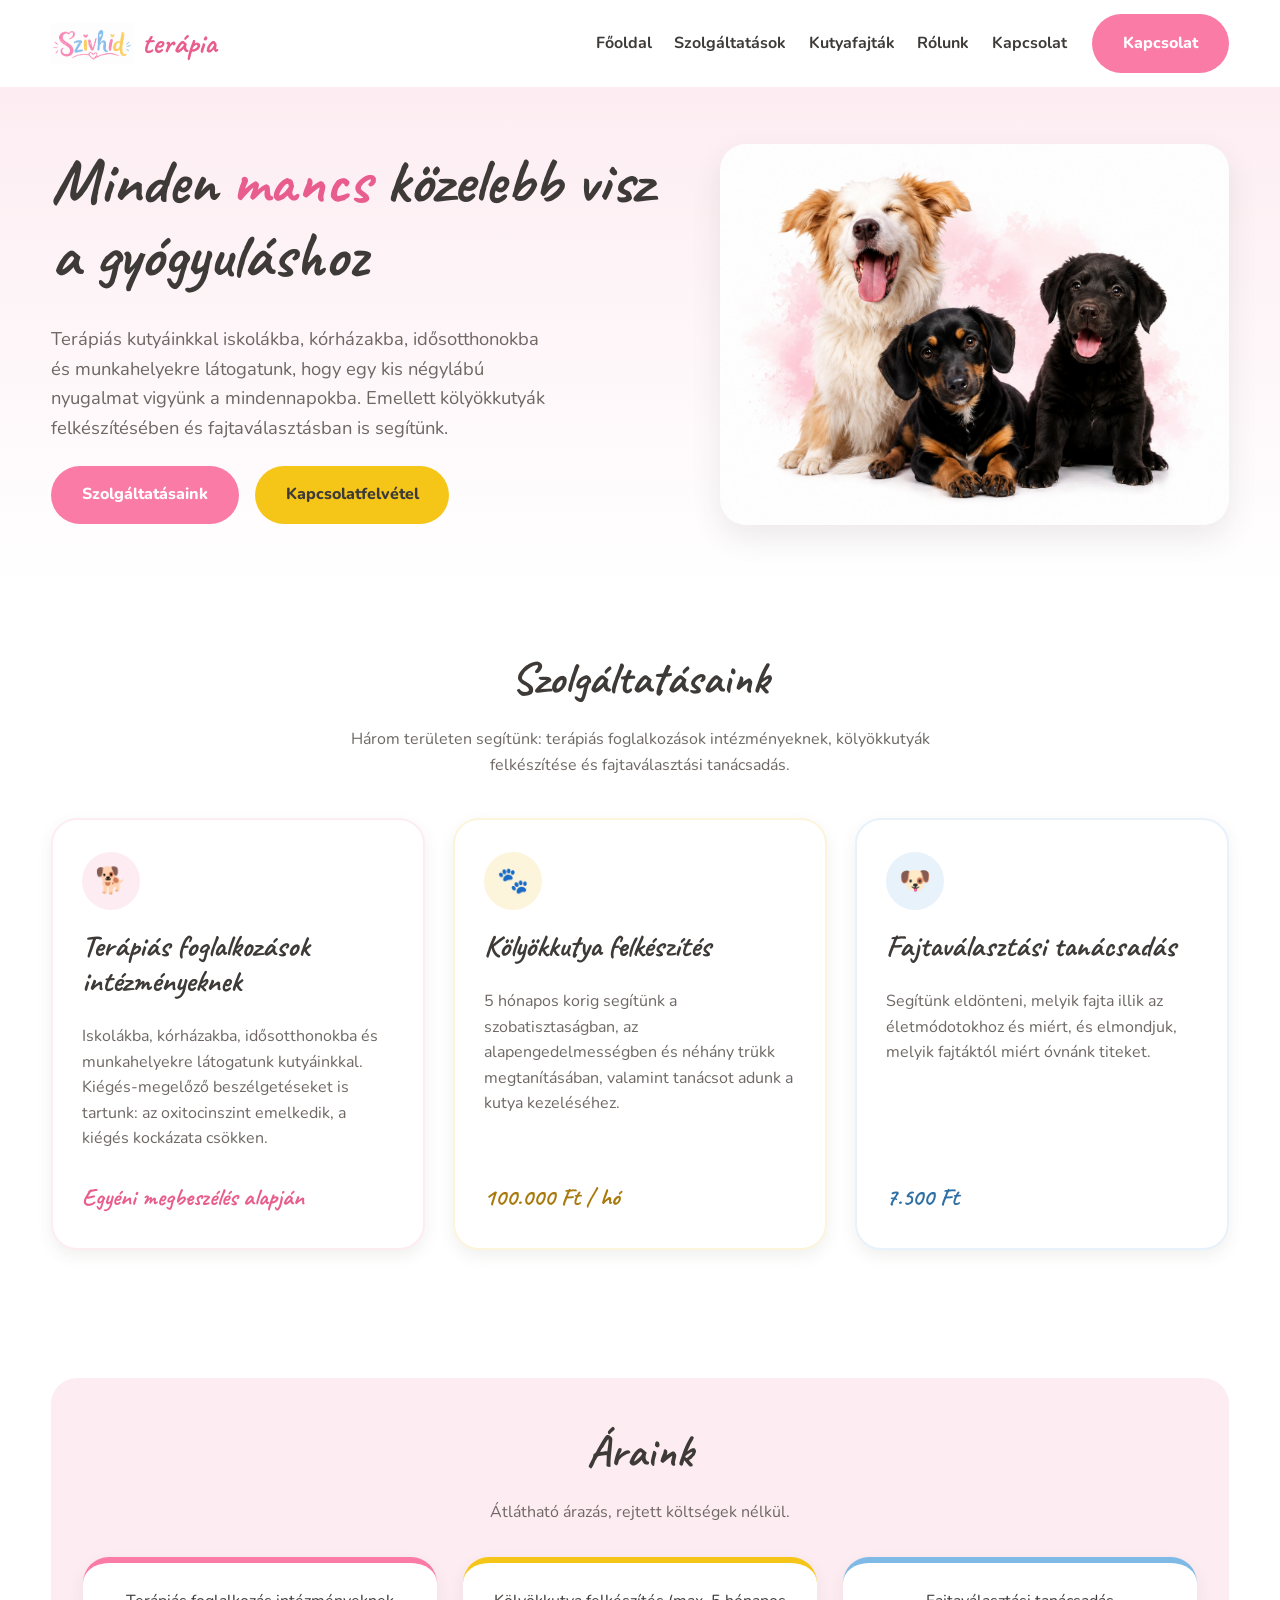
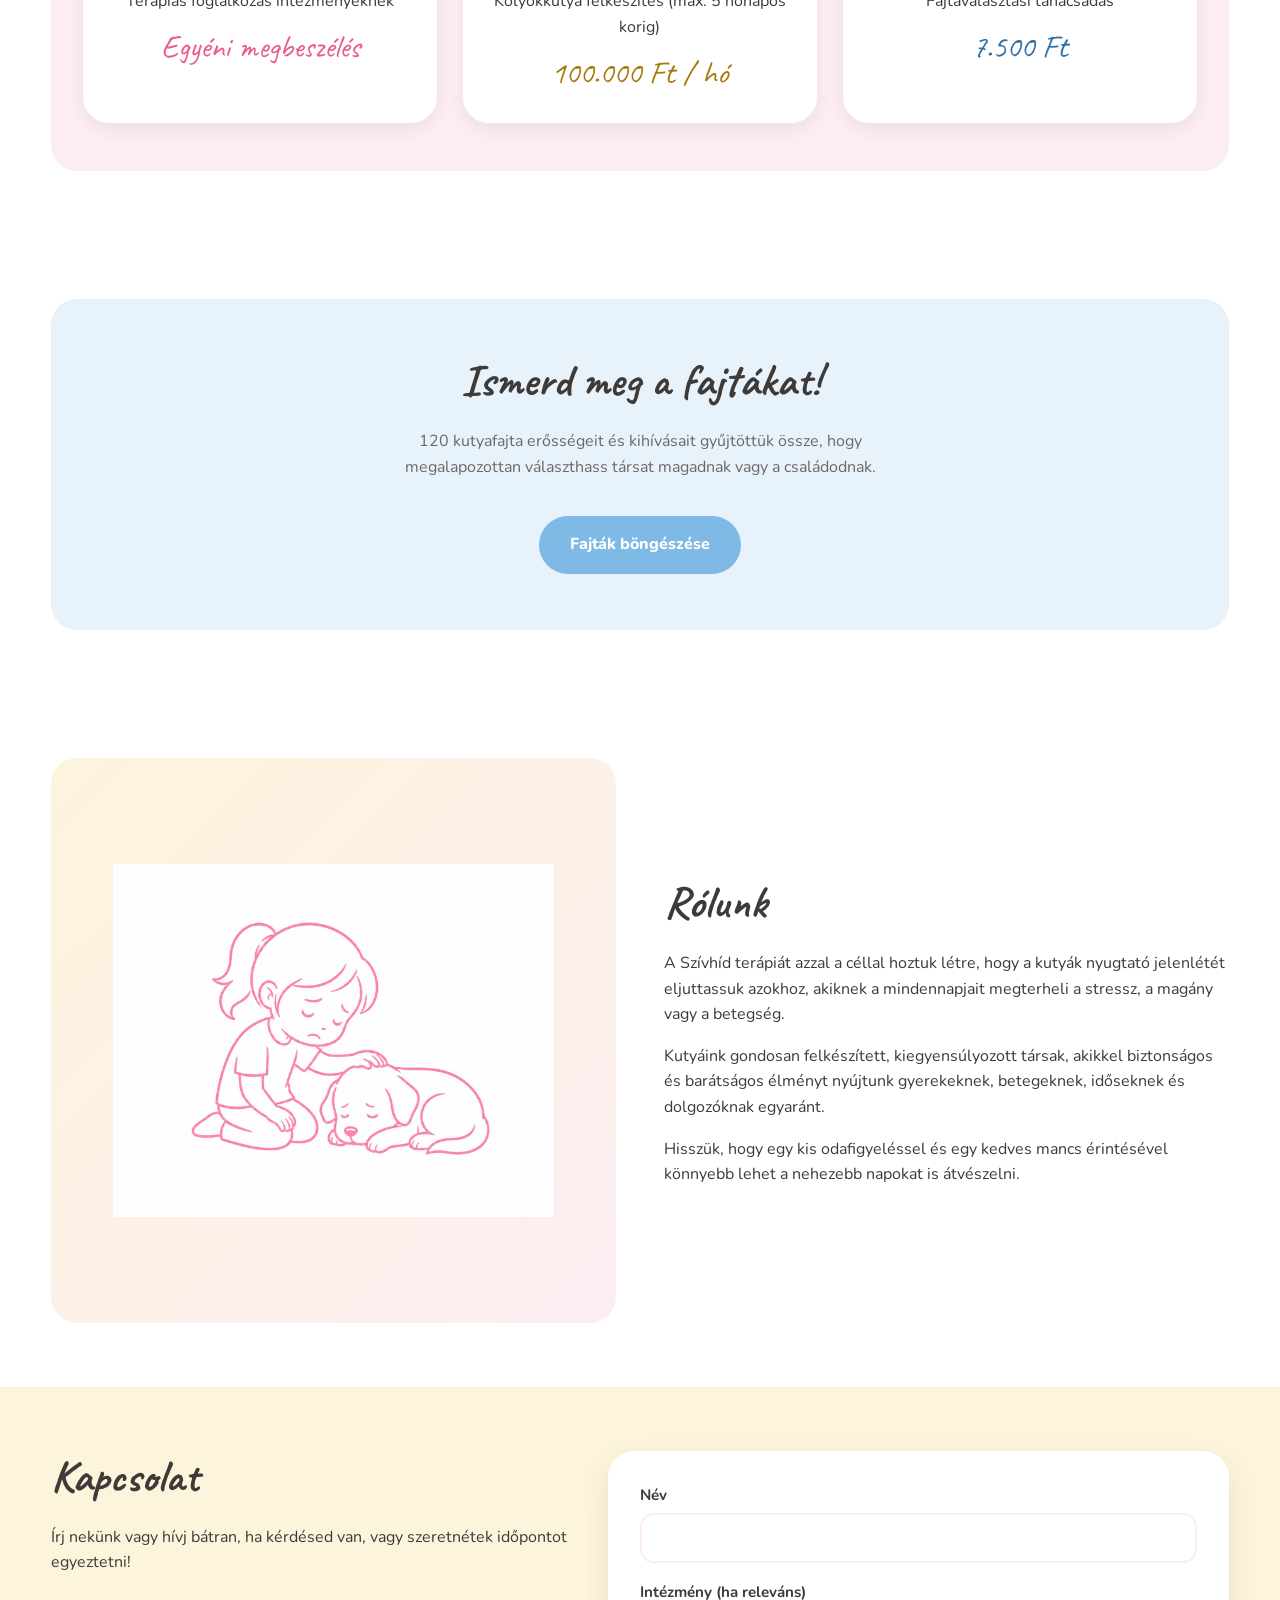
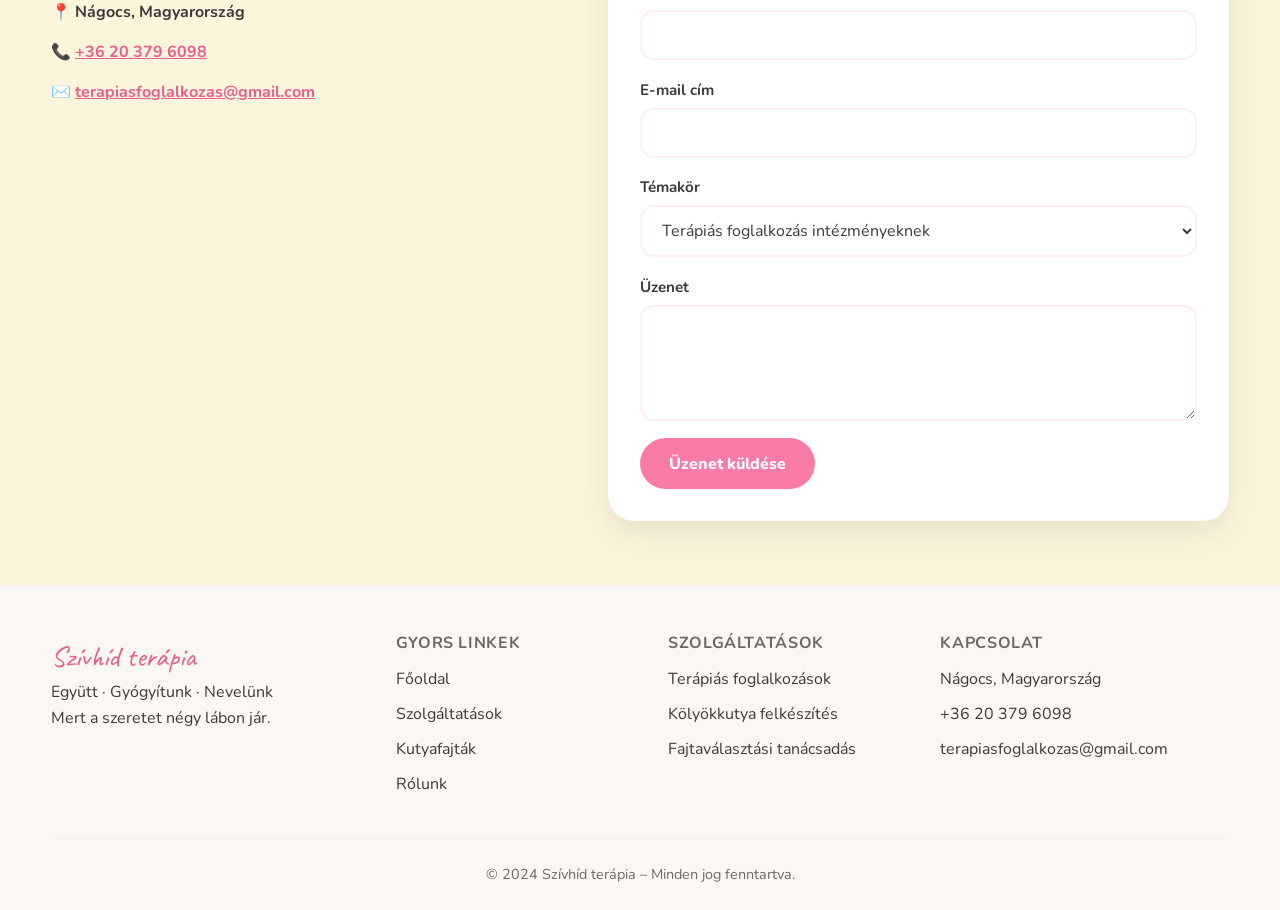
==== commit 9b0c562a: "Add real logo, hero, and Rólunk photos Pull the three uploaded images (logo, hero-kutyak, rolunk-kis" ====
--- a/index.html
+++ b/index.html
@@ -45,7 +45,7 @@
         </div>
       </div>
       <div class="hero-kep">
-        <img src="assets/kep/hero-kutyak.jpg" alt="Három vidám, mosolygós kutya, akik a terápiás foglalkozásokon segítenek" onerror="this.remove()">
+        <img src="assets/kep/hero-kutyak.jpg" alt="Három vidám, mosolygós kutya, akik a terápiás foglalkozásokon segítenek" onerror="this.remove()" onload="this.nextElementSibling.remove()">
         <p class="hero-kep-placeholder">🐾 Ide kerül majd a csapat fotója</p>
       </div>
     </div>
@@ -122,7 +122,7 @@
   <section class="szakasz rolunk" id="rolunk">
     <div class="tartalom">
       <div class="rolunk-kep">
-        <img src="assets/kep/rolunk-kislany-kutya.jpg" alt="Kislány gyengéden megsimogat egy elpihent kutyát" onerror="this.remove()">
+        <img src="assets/kep/rolunk-kislany-kutya.jpg" alt="Kislány gyengéden megsimogat egy elpihent kutyát" onerror="this.remove()" onload="this.nextElementSibling.remove()">
         <p class="rolunk-kep-placeholder">🐾 Ide kerül majd egy fotó</p>
       </div>
       <div class="rolunk-szoveg">
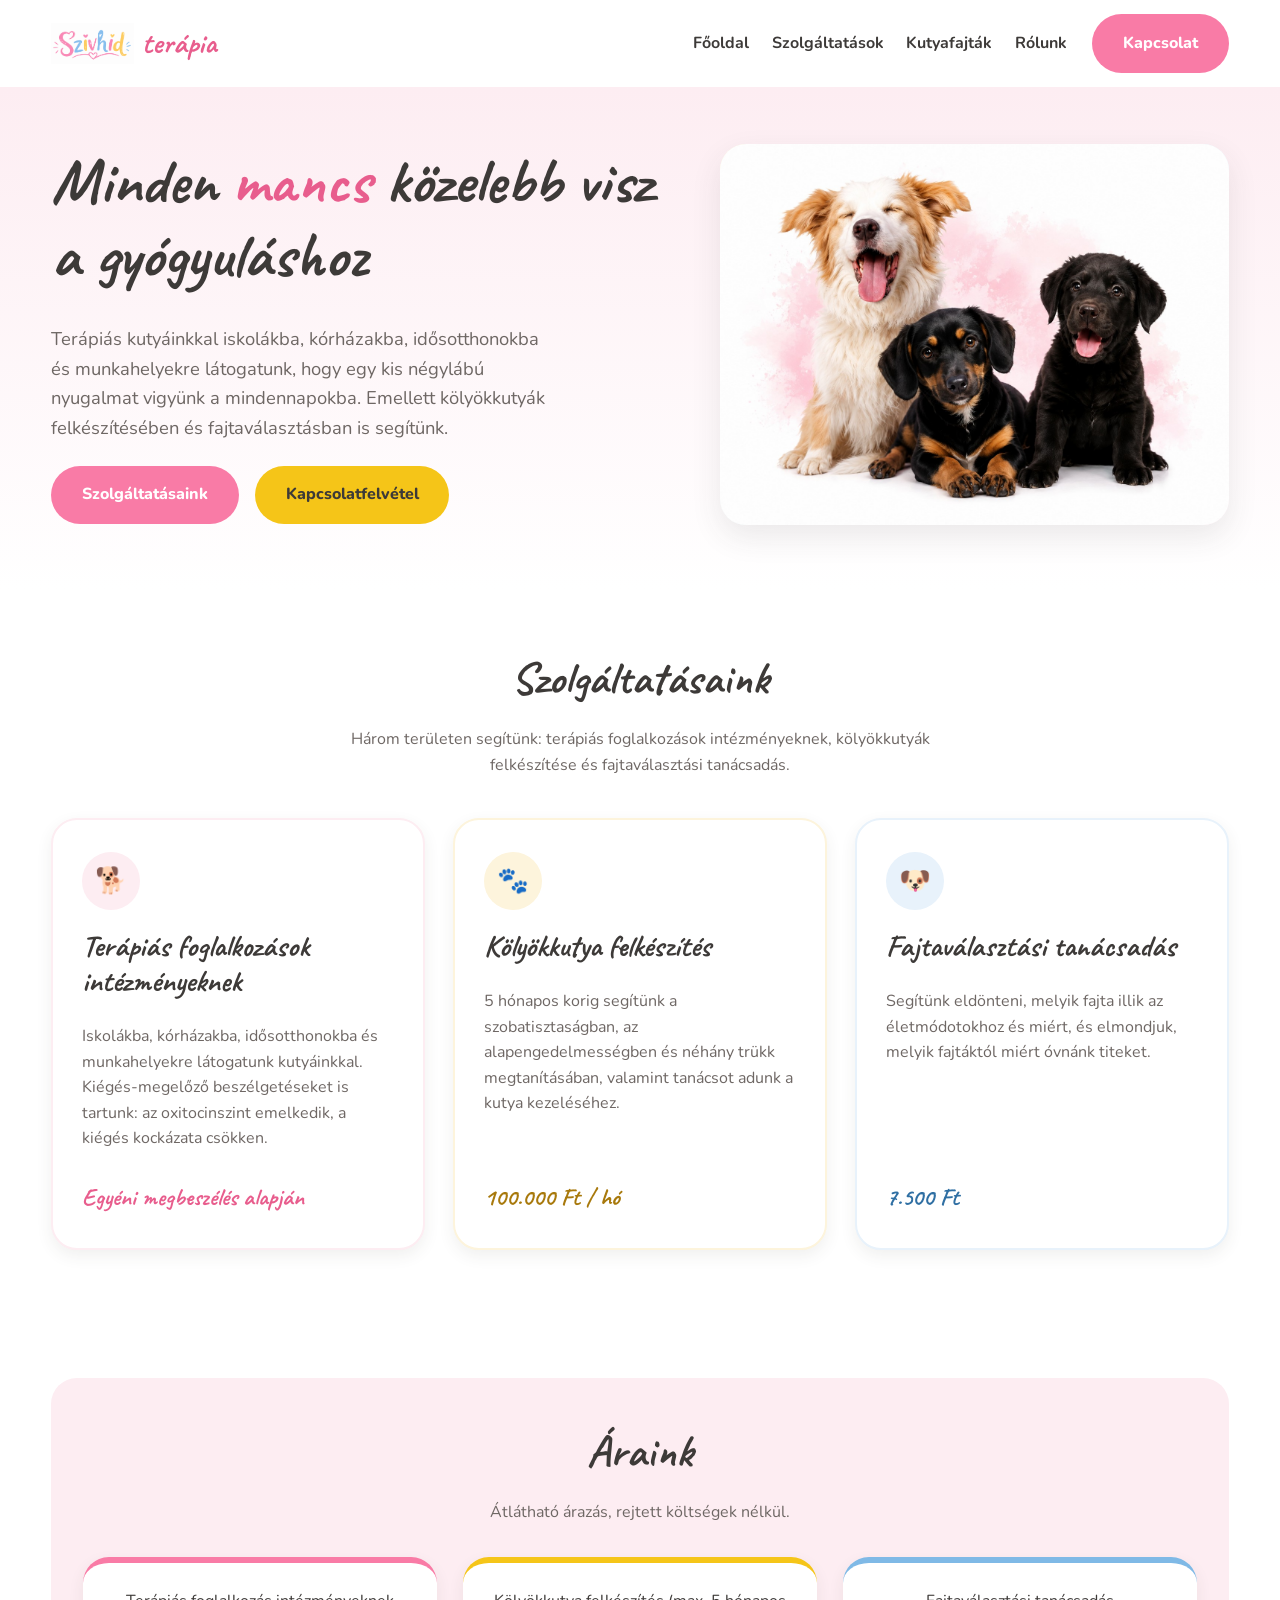
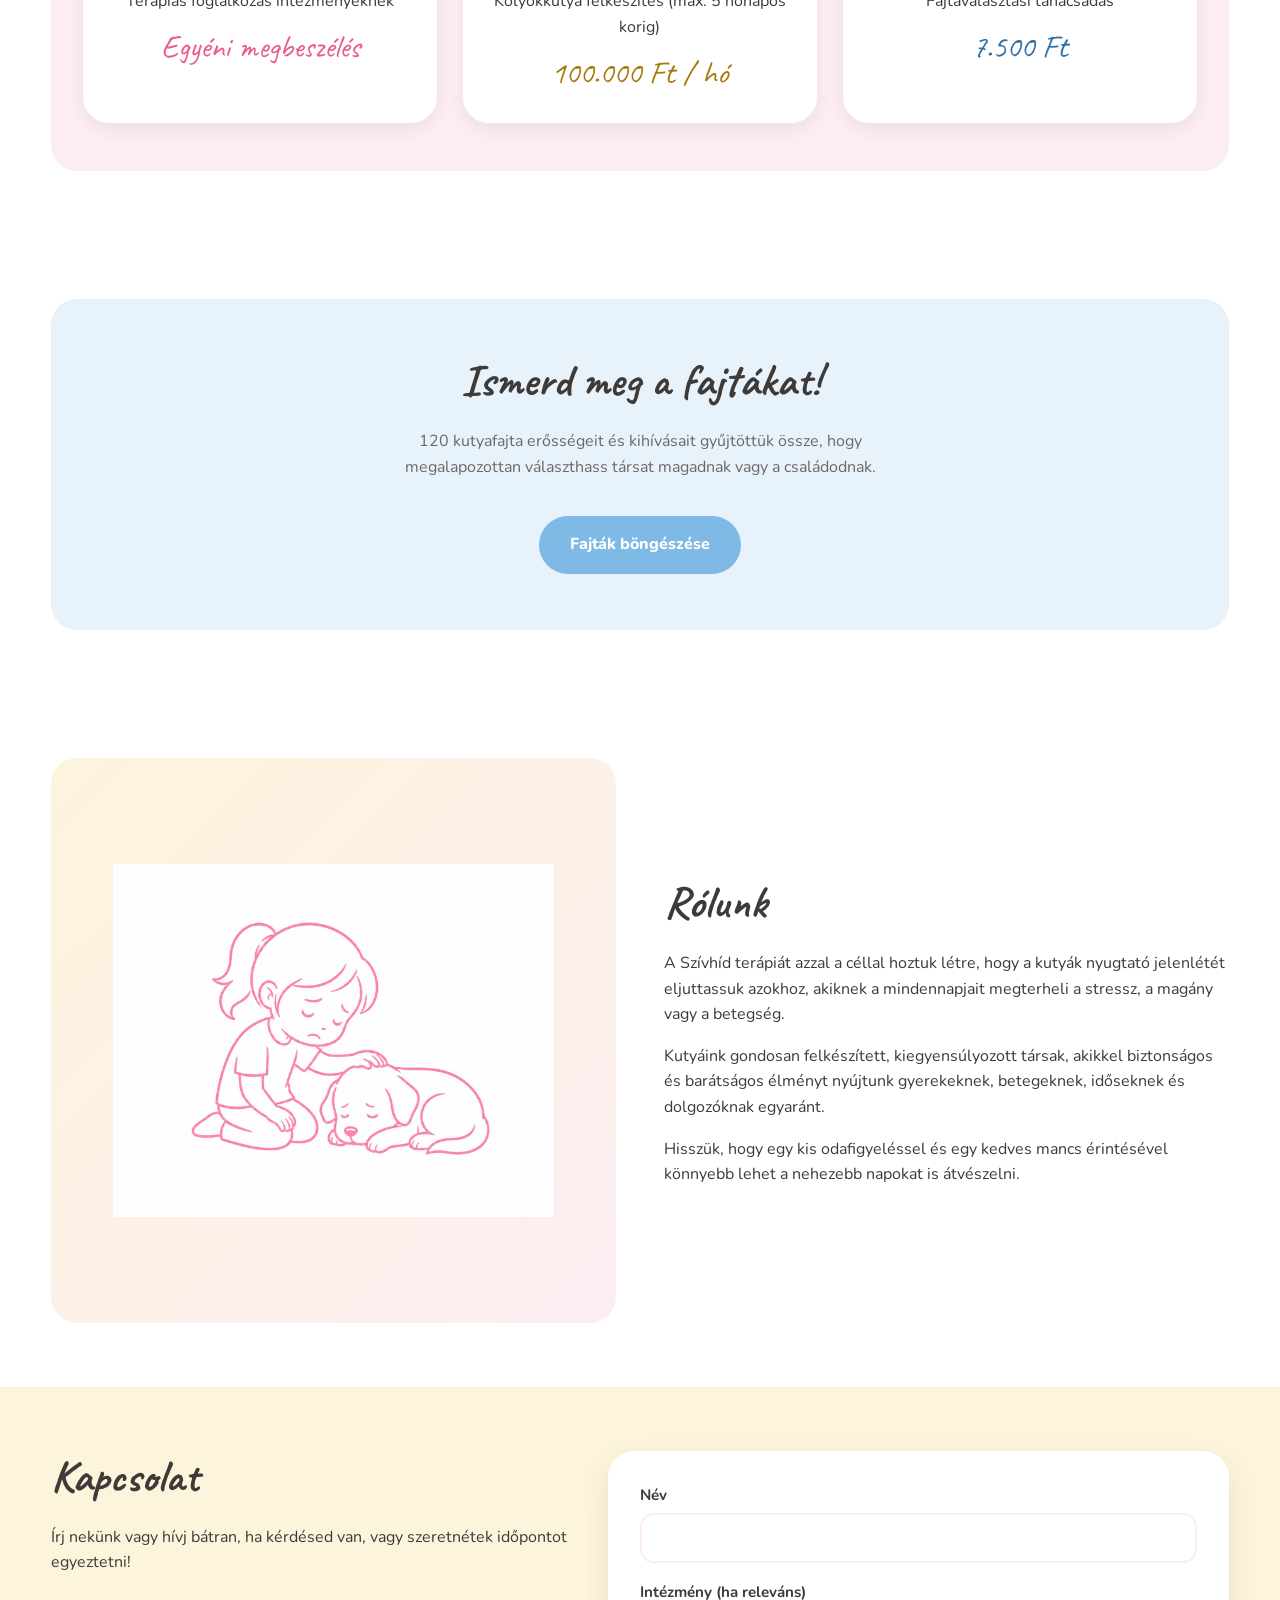
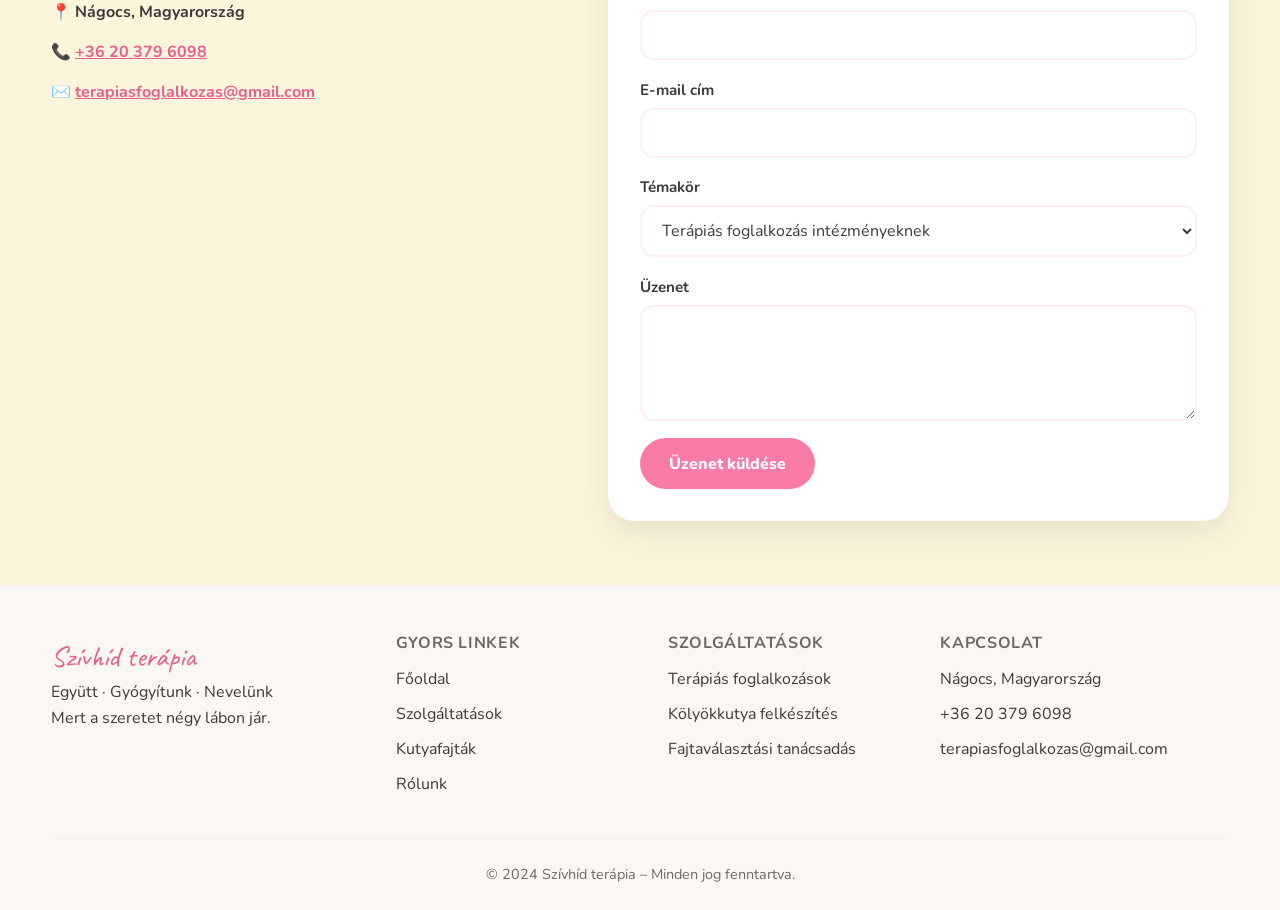
==== commit 385290c8: "Remove duplicate Kapcsolat link from header nav The nav listed Kapcsolat both as a plain link and as" ====
--- a/index.html
+++ b/index.html
@@ -25,7 +25,6 @@
         <li><a href="#szolgaltatasok">Szolgáltatások</a></li>
         <li><a href="fajtak.html">Kutyafajták</a></li>
         <li><a href="#rolunk">Rólunk</a></li>
-        <li><a href="#kapcsolat">Kapcsolat</a></li>
       </ul>
       <a href="#kapcsolat" class="gomb gomb--rozsaszin">Kapcsolat</a>
     </nav>
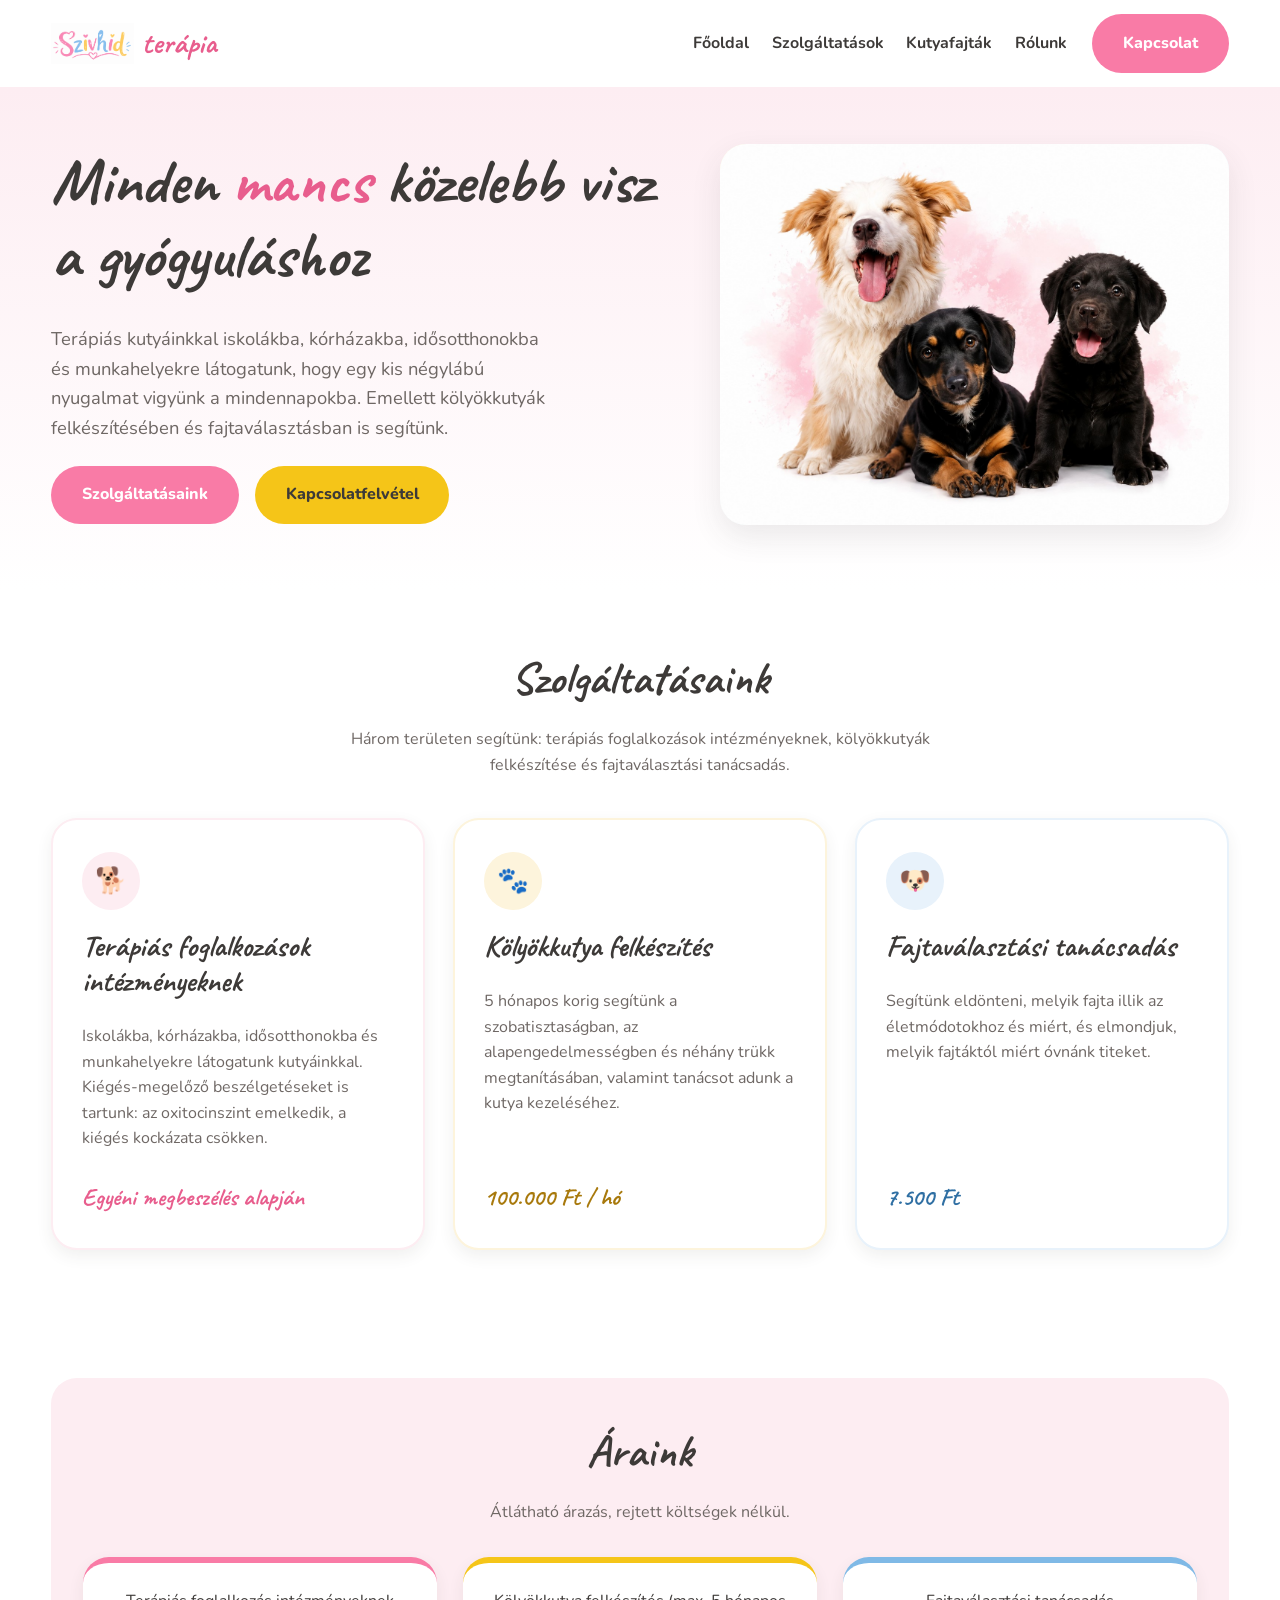
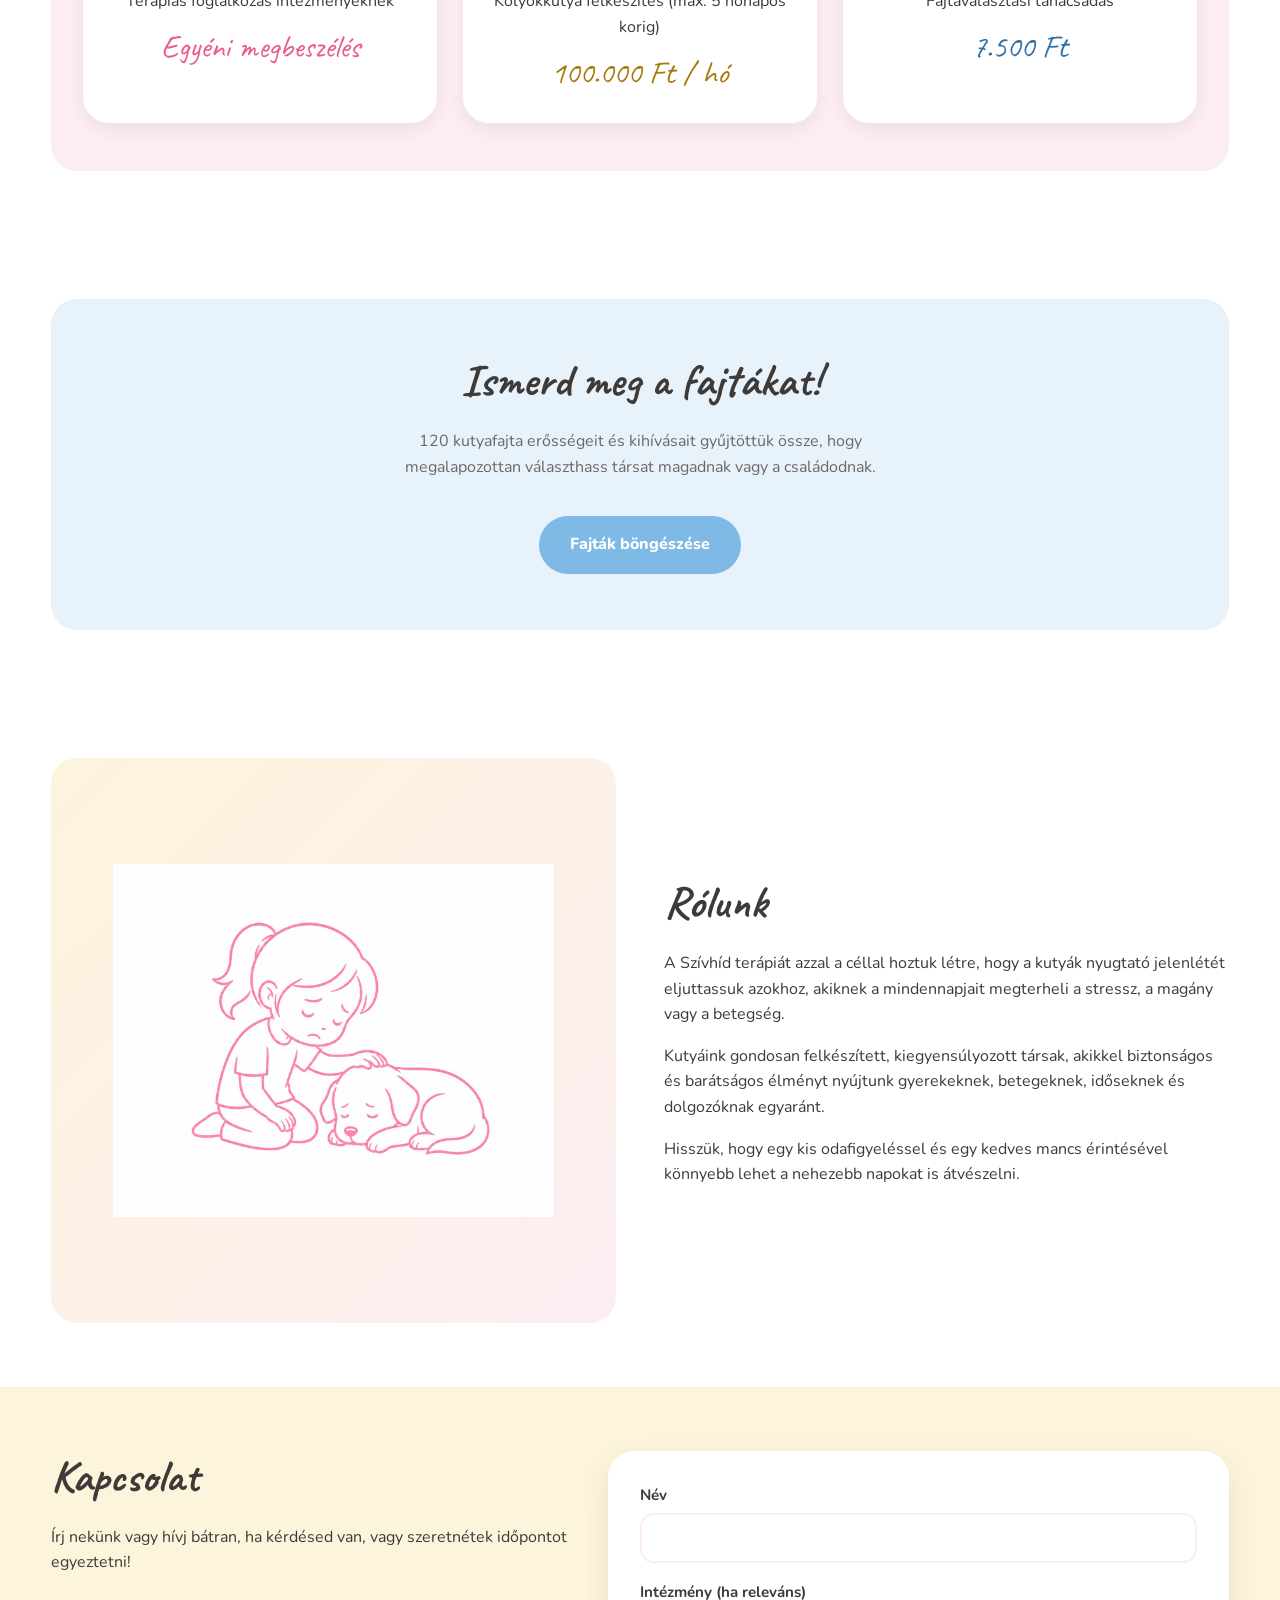
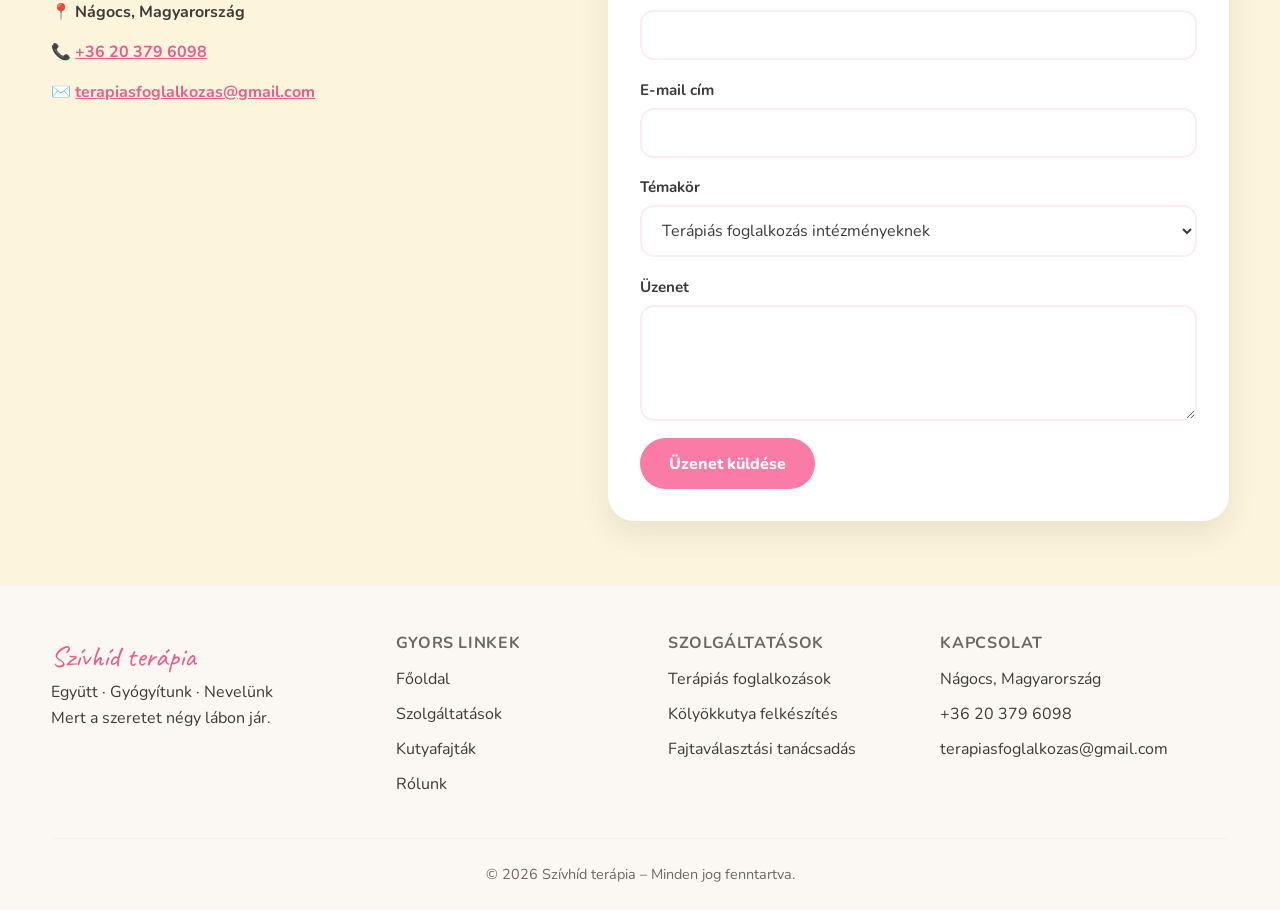
==== commit 015afffd: "Update footer copyright year to 2026 Co-Authored-By: Claude Sonnet 5 <noreply@anthropic.com> Claude-" ====
--- a/index.html
+++ b/index.html
@@ -212,7 +212,7 @@
         </ul>
       </div>
     </div>
-    <div class="lablec-also">© 2024 Szívhíd terápia – Minden jog fenntartva.</div>
+    <div class="lablec-also">© 2026 Szívhíd terápia – Minden jog fenntartva.</div>
   </div>
 </footer>
 
--- a/css/stilus.css
+++ b/css/stilus.css
@@ -732,12 +732,35 @@
   padding: 1.2rem 1.4rem;
   display: flex;
   align-items: center;
-  justify-content: space-between;
   gap: 0.8rem;
 }
 
 .fajta-kartya summary::-webkit-details-marker {
   display: none;
+}
+
+.fajta-fenykep {
+  flex-shrink: 0;
+  width: 3.6rem;
+  height: 3.6rem;
+  border-radius: 50%;
+  background: var(--sarga-halvany);
+  overflow: hidden;
+  display: flex;
+  align-items: flex-end;
+  justify-content: center;
+}
+
+.fajta-fenykep img {
+  width: 100%;
+  height: 100%;
+  object-fit: contain;
+  object-position: bottom;
+}
+
+.fajta-szoveg {
+  flex: 1;
+  min-width: 0;
 }
 
 .fajta-nev {
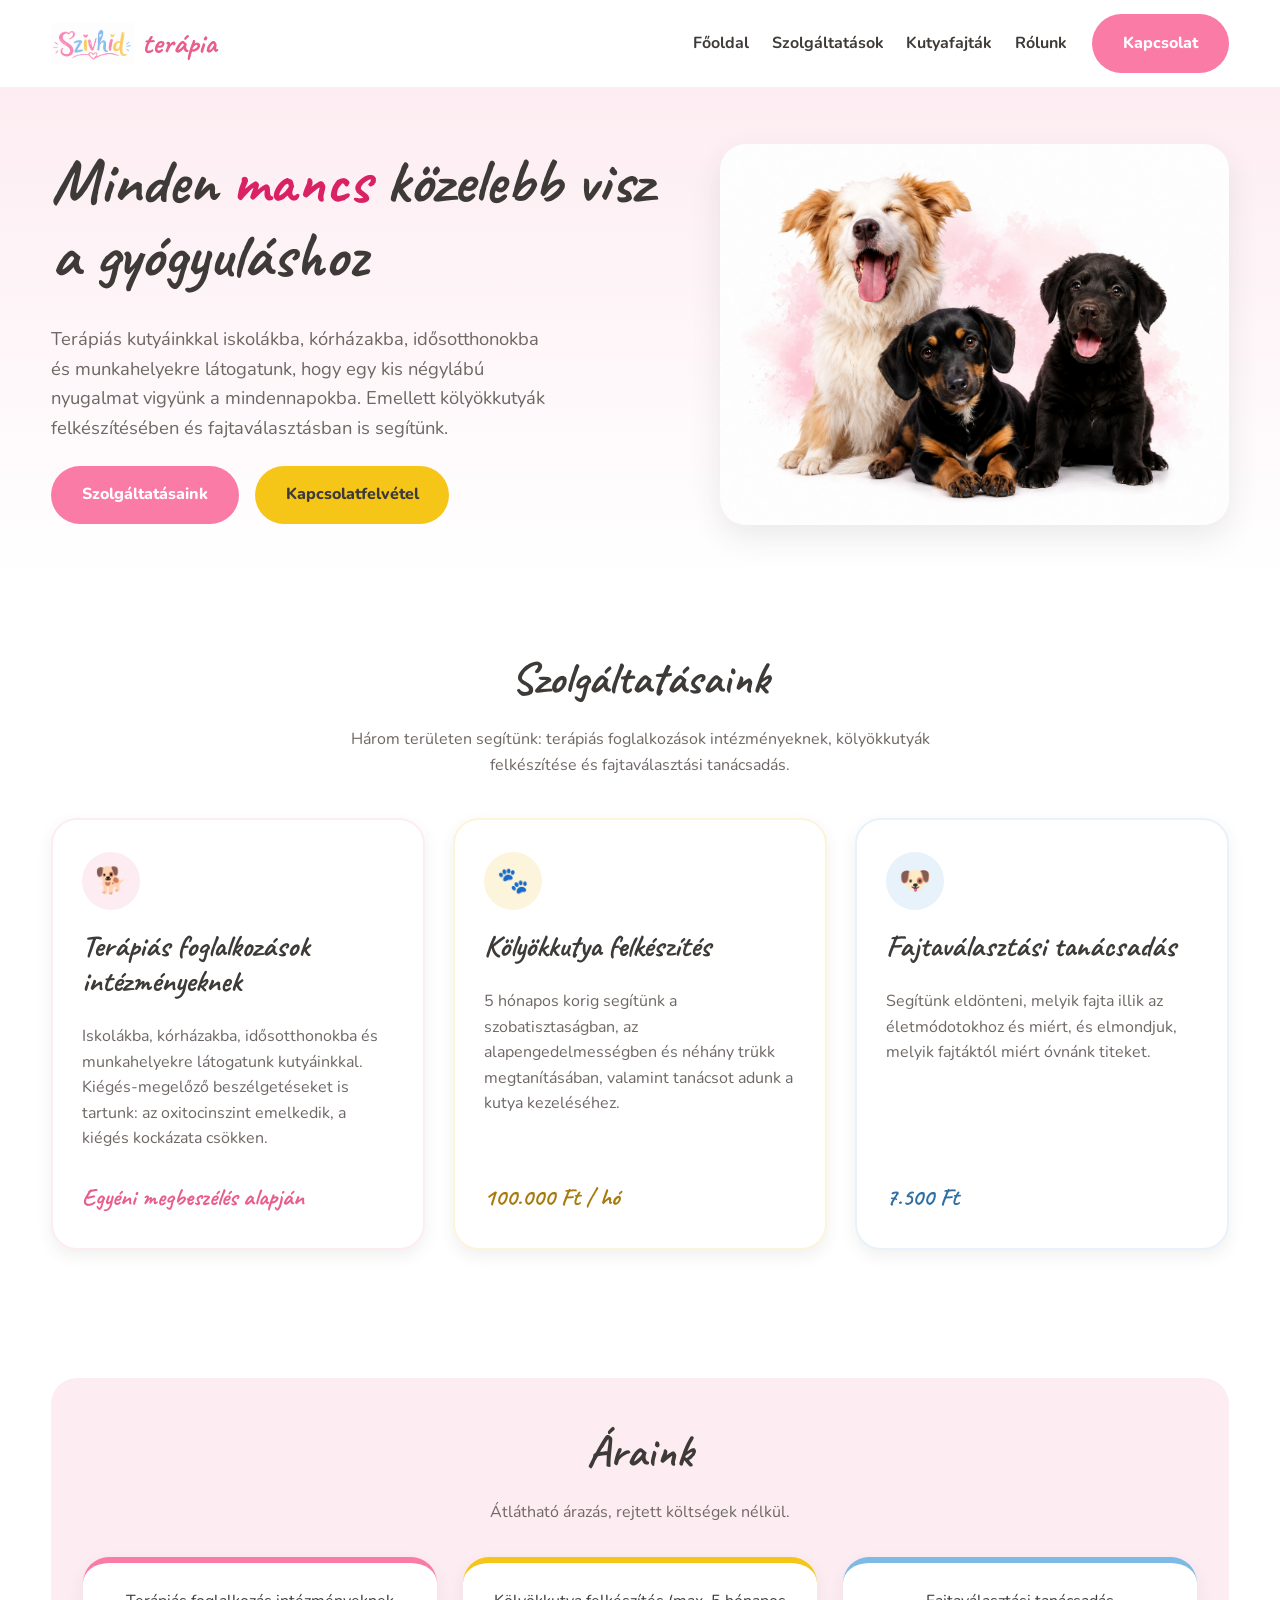
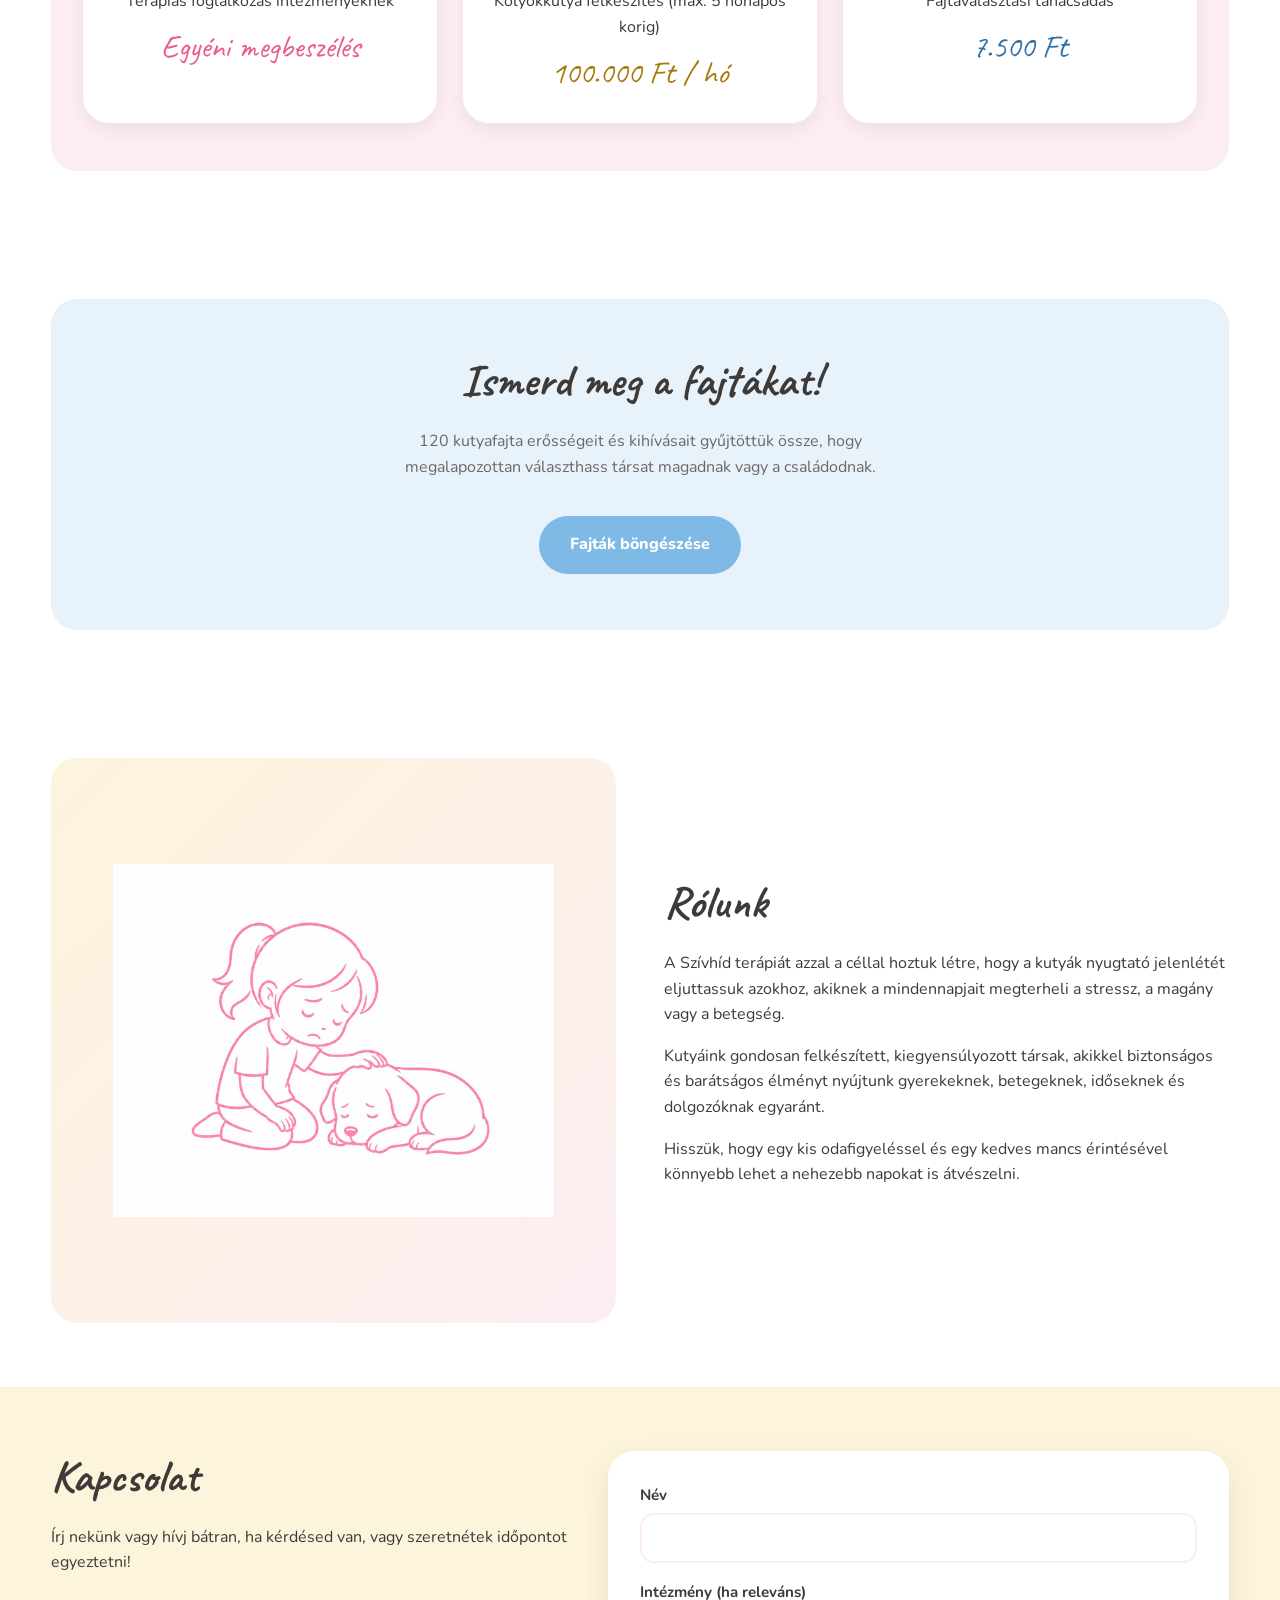
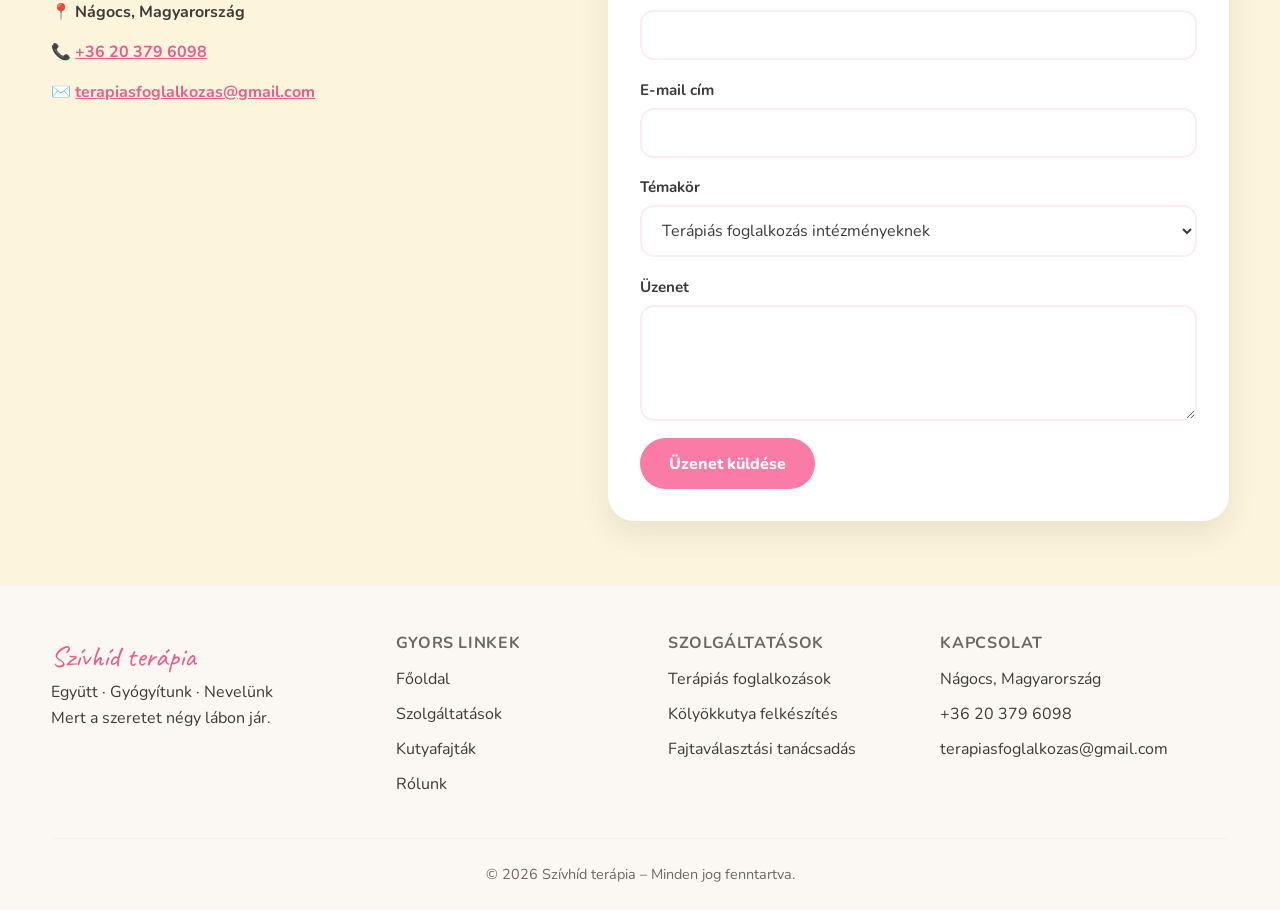
==== commit 935a6295: "Switch contact form from mailto: to Netlify Forms The mailto: link did nothing for visitors using we" ====
--- a/index.html
+++ b/index.html
@@ -5,6 +5,13 @@
 <meta name="viewport" content="width=device-width, initial-scale=1.0">
 <title>Szívhíd terápia – Terápiás kutyás foglalkozások Nágocson</title>
 <meta name="description" content="Szívhíd terápia: terápiás kutyás foglalkozások intézményeknek, kölyökkutya felkészítés és fajtaválasztási tanácsadás Nágocson.">
+<meta property="og:title" content="Szívhíd terápia – Terápiás kutyás foglalkozások Nágocson">
+<meta property="og:description" content="Szívhíd terápia: terápiás kutyás foglalkozások intézményeknek, kölyökkutya felkészítés és fajtaválasztási tanácsadás Nágocson.">
+<meta property="og:image" content="https://kantorhorvathambrus-source.github.io/MancsTerapia/assets/kep/og-image.png">
+<meta property="og:url" content="https://kantorhorvathambrus-source.github.io/MancsTerapia/index.html">
+<meta property="og:type" content="website">
+<meta name="twitter:card" content="summary_large_image">
+<link rel="icon" type="image/png" href="assets/kep/favicon.png">
 <link rel="preconnect" href="https://fonts.googleapis.com">
 <link rel="preconnect" href="https://fonts.gstatic.com" crossorigin>
 <link href="https://fonts.googleapis.com/css2?family=Caveat:wght@600;700&family=Nunito:wght@400;600;700;800&display=swap" rel="stylesheet">
@@ -145,7 +152,21 @@
             <li>✉️ <a href="mailto:terapiasfoglalkozas@gmail.com">terapiasfoglalkozas@gmail.com</a></li>
           </ul>
         </div>
-        <form class="urlap" id="kapcsolat-urlap">
+        <form
+          class="urlap"
+          id="kapcsolat-urlap"
+          name="kapcsolat"
+          method="POST"
+          action="koszonjuk.html"
+          data-netlify="true"
+          netlify-honeypot="bot-mezo"
+        >
+          <input type="hidden" name="form-name" value="kapcsolat">
+          <p class="bot-mezo" aria-hidden="true">
+            <label>Ne töltsd ki, ha ember vagy:
+              <input type="text" name="bot-mezo" tabindex="-1" autocomplete="off">
+            </label>
+          </p>
           <div class="mezo">
             <label for="nev">Név</label>
             <input type="text" id="nev" name="nev" required>
@@ -173,6 +194,16 @@
           </div>
           <button type="submit" class="gomb gomb--rozsaszin">Üzenet küldése</button>
         </form>
+
+        <div class="urlap-siker" id="urlap-siker" tabindex="-1" hidden>
+          <h3>Köszönjük az üzeneted!</h3>
+          <p>Hamarosan válaszolunk. Ha sürgős, hívj minket: <a href="tel:+36203796098">+36 20 379 6098</a>.</p>
+        </div>
+
+        <div class="urlap-hiba" id="urlap-hiba" tabindex="-1" hidden>
+          <h3>Az üzenet küldése sikertelen</h3>
+          <p>Kérjük, próbáld újra, vagy vedd fel velünk a kapcsolatot közvetlenül: <a href="tel:+36203796098">+36 20 379 6098</a> / <a href="mailto:terapiasfoglalkozas@gmail.com">terapiasfoglalkozas@gmail.com</a>.</p>
+        </div>
       </div>
     </div>
   </section>
--- a/css/stilus.css
+++ b/css/stilus.css
@@ -4,6 +4,7 @@
   --rozsaszin: #F97BA6;
   --rozsaszin-sotet: #E85D8D;
   --rozsaszin-halvany: #FDEDF2;
+  --rozsaszin-kiemeles: #D92263; /* kiemelt szöveghez fehér háttéren, 4.5:1 kontraszt */
   --sarga: #F5C518;
   --sarga-halvany: #FDF4DC;
   --kek: #7FB9E6;
@@ -91,8 +92,20 @@
   border-radius: 6px;
 }
 
+.vizualisan-rejtett {
+  position: absolute;
+  width: 1px;
+  height: 1px;
+  padding: 0;
+  margin: -1px;
+  overflow: hidden;
+  clip-path: inset(50%);
+  white-space: nowrap;
+  border: 0;
+}
+
 .kiemeles {
-  color: var(--rozsaszin-sotet);
+  color: var(--rozsaszin-kiemeles);
 }
 
 .kiemeles-sarga {
@@ -479,6 +492,12 @@
   gap: 1.1rem;
 }
 
+.urlap[hidden],
+.urlap-siker[hidden],
+.urlap-hiba[hidden] {
+  display: none;
+}
+
 .mezo {
   display: grid;
   gap: 0.35rem;
@@ -510,6 +529,55 @@
 .urlap .gomb {
   justify-self: start;
   border: none;
+}
+
+.bot-mezo {
+  display: none;
+}
+
+.urlap-siker,
+.urlap-hiba {
+  background: var(--feher);
+  border-radius: var(--sugar-kartya);
+  padding: 2rem;
+  box-shadow: var(--arnyek);
+}
+
+.urlap-siker {
+  border: 2px solid var(--kek-halvany);
+}
+
+.urlap-siker h3 {
+  font-family: var(--betu-cim);
+  font-size: 1.8rem;
+  color: var(--rozsaszin-kiemeles);
+  margin: 0 0 0.5rem;
+}
+
+.urlap-hiba {
+  border: 2px solid var(--rozsaszin-halvany);
+}
+
+.urlap-hiba h3 {
+  font-family: var(--betu-cim);
+  font-size: 1.8rem;
+  color: var(--szoveg);
+  margin: 0 0 0.5rem;
+}
+
+.urlap-siker p,
+.urlap-hiba p {
+  margin: 0;
+  color: var(--szoveg-halvany);
+}
+
+.urlap-siker--onallo {
+  max-width: 560px;
+  margin: 0 auto;
+}
+
+.urlap-siker .urlap-siker-gomb {
+  margin-top: 1.2rem;
 }
 
 /* Lábléc */
